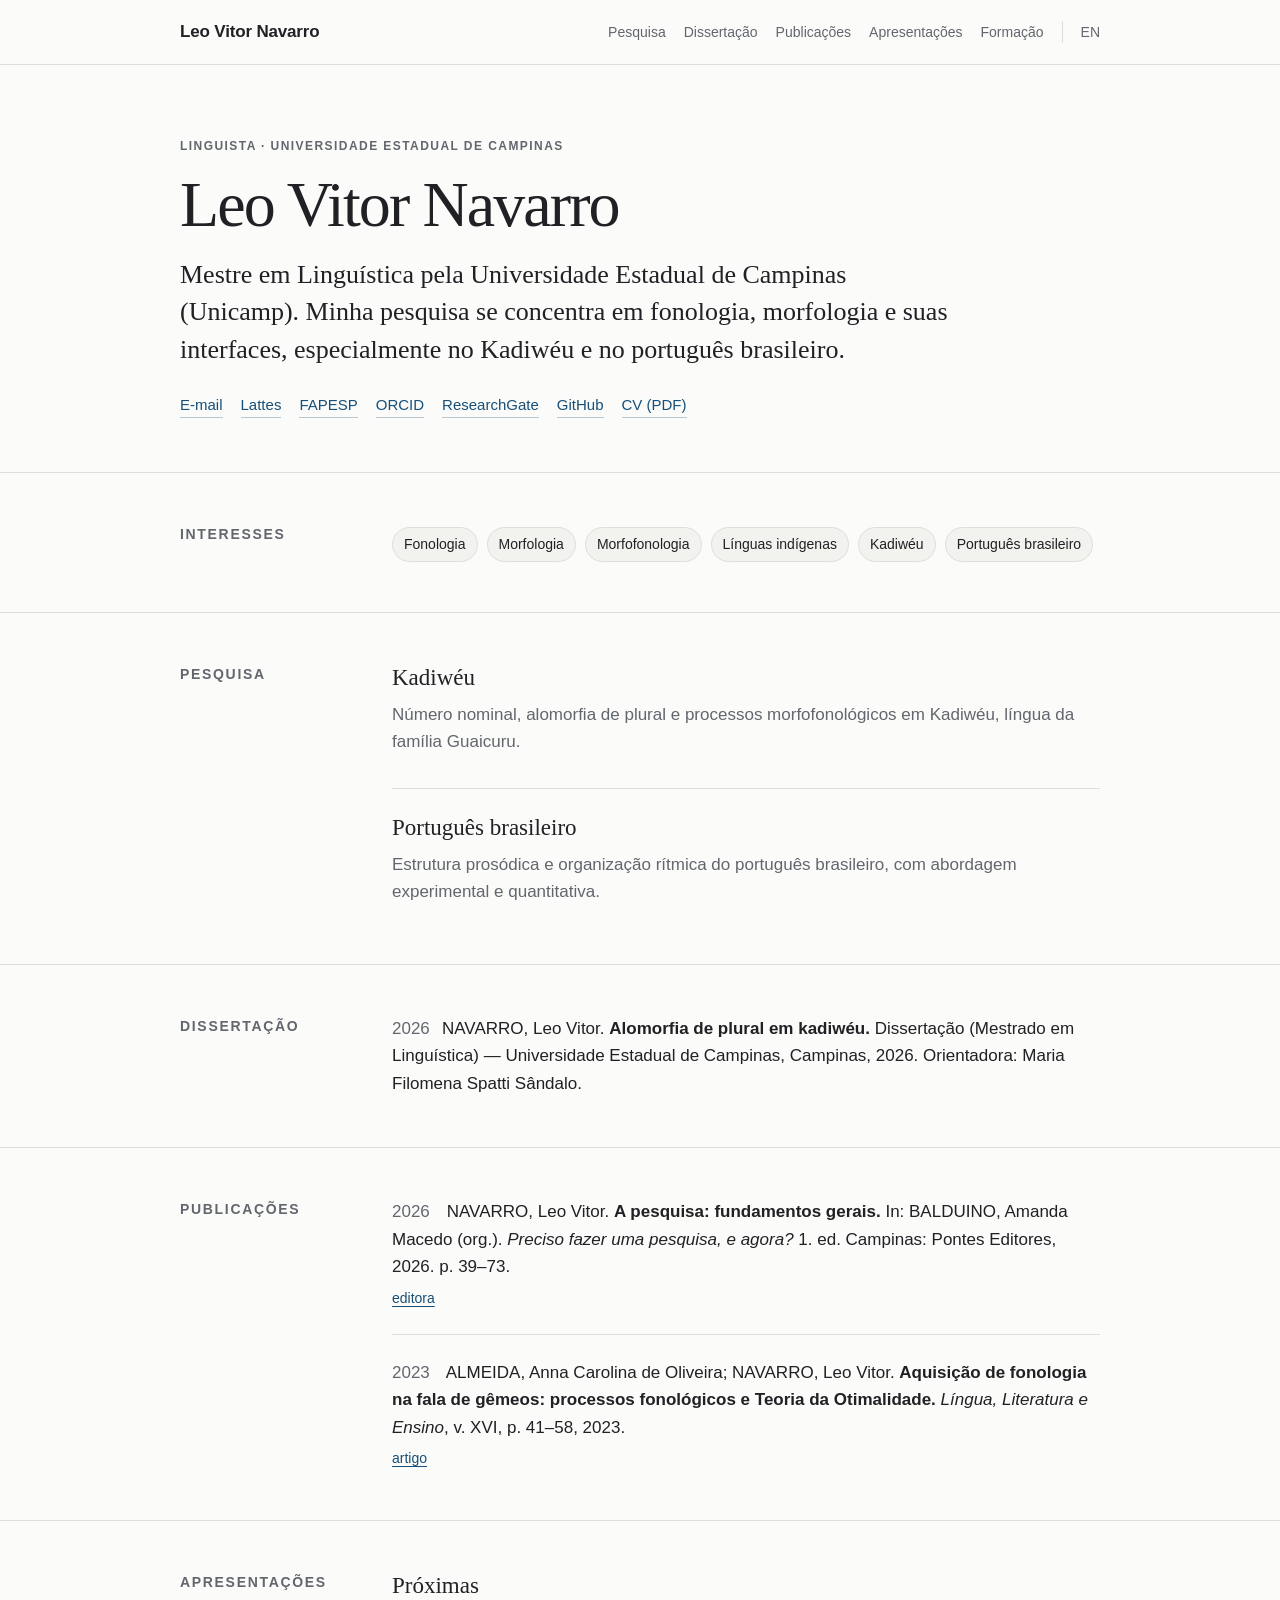
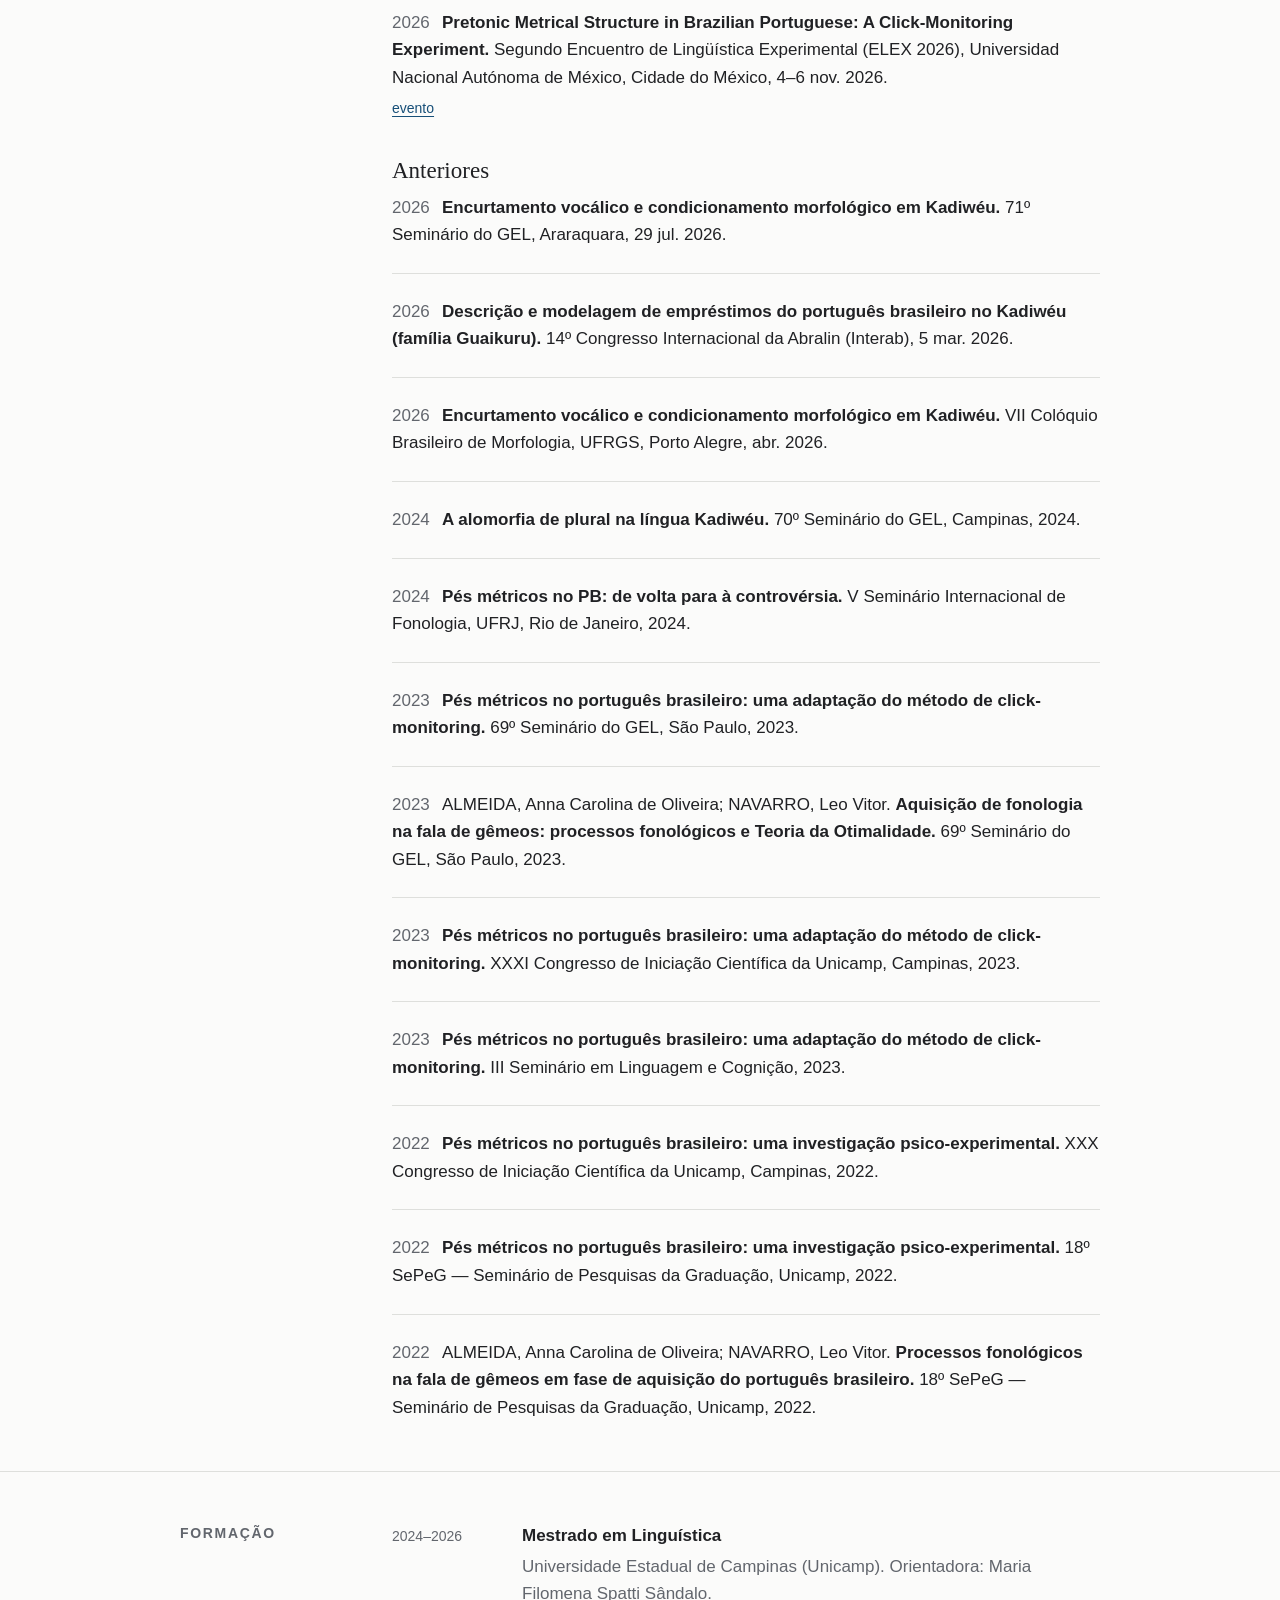
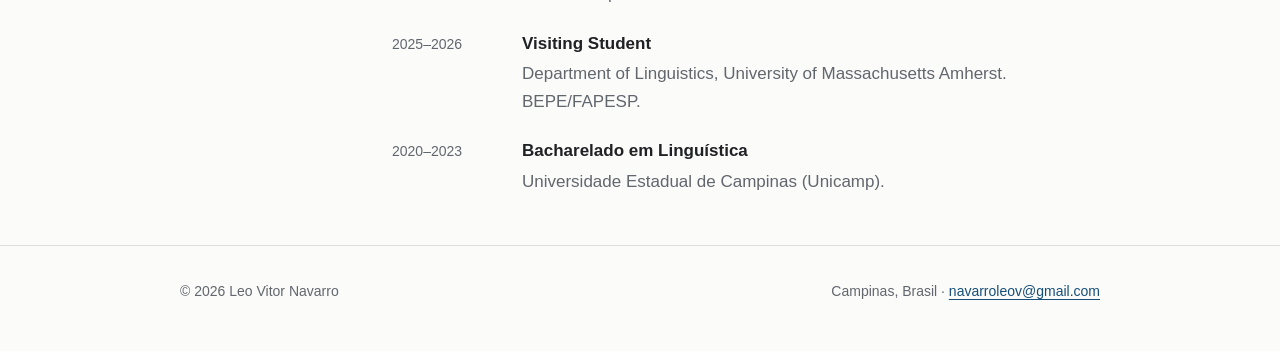
==== index.html @ 2576de9a "Add CV PDF link" ====
<!doctype html>
<html lang="pt-BR">
<head>
  <meta charset="utf-8">
  <meta name="viewport" content="width=device-width, initial-scale=1">
  <meta name="description" content="Leo Vitor Navarro — linguista. Fonologia, morfologia, Kadiwéu e português brasileiro.">
  <title>Leo Vitor Navarro — Linguista</title>
  <link rel="stylesheet" href="styles.css">
</head>
<body>
  <a class="skip-link" href="#main">Pular para o conteúdo</a>

  <header class="site-header">
    <nav class="container nav" aria-label="Navegação principal">
      <a class="brand" href="#top">Leo Vitor Navarro</a>
      <div class="nav-links">
        <a href="#pesquisa">Pesquisa</a>
        <a href="#dissertacao">Dissertação</a>
        <a href="#publicacoes">Publicações</a>
        <a class="optional" href="#apresentacoes">Apresentações</a>
        <a href="#formacao">Formação</a>
        <a class="lang" href="en/" lang="en">EN</a>
      </div>
    </nav>
  </header>

  <main id="main">
    <div class="hero" id="top">
      <div class="container">
        <p class="eyebrow">Linguista · Universidade Estadual de Campinas</p>
        <h1>Leo Vitor Navarro</h1>
        <p class="lead">Mestre em Linguística pela Universidade Estadual de Campinas (Unicamp). Minha pesquisa se concentra em fonologia, morfologia e suas interfaces, especialmente no Kadiwéu e no português brasileiro.</p>
        <div class="quick-links" aria-label="Perfis acadêmicos">
          <a href="mailto:navarroleov@gmail.com">E-mail</a>
          <a href="https://buscatextual.cnpq.br/buscatextual/visualizacv.do?id=K9007297A9&metodo=apresentar">Lattes</a>
          <a href="https://bv.fapesp.br/pt/pesquisador/730065/leo-vitor-navarro/">FAPESP</a>
          <a href="https://orcid.org/0000-0003-2678-4934">ORCID</a>
          <a href="https://www.researchgate.net/profile/Leo-Navarro-2">ResearchGate</a>
          <a href="https://github.com/leovitornavarro">GitHub</a>
          <a href="cv/leo-vitor-navarro-cv.pdf">CV (PDF)</a>
        </div>
      </div>
    </div>

    <section aria-labelledby="interesses-heading">
      <div class="container section-grid">
        <h2 id="interesses-heading">Interesses</h2>
        <div class="content">
          <ul class="interests">
            <li>Fonologia</li>
            <li>Morfologia</li>
            <li>Morfofonologia</li>
            <li>Línguas indígenas</li>
            <li>Kadiwéu</li>
            <li>Português brasileiro</li>
          </ul>
        </div>
      </div>
    </section>

    <section id="pesquisa" aria-labelledby="pesquisa-heading">
      <div class="container section-grid">
        <h2 id="pesquisa-heading">Pesquisa</h2>
        <div class="content">
          <article class="project">
            <h3>Kadiwéu</h3>
            <p>Número nominal, alomorfia de plural e processos morfofonológicos em Kadiwéu, língua da família Guaicuru.</p>
          </article>
          <article class="project">
            <h3>Português brasileiro</h3>
            <p>Estrutura prosódica e organização rítmica do português brasileiro, com abordagem experimental e quantitativa.</p>
          </article>
        </div>
      </div>
    </section>

    <section id="dissertacao" aria-labelledby="dissertacao-heading">
      <div class="container section-grid">
        <h2 id="dissertacao-heading">Dissertação</h2>
        <div class="content">
          <ol class="biblio">
            <li><span class="year">2026</span>NAVARRO, Leo Vitor. <span class="title">Alomorfia de plural em kadiwéu.</span> Dissertação (Mestrado em Linguística) — Universidade Estadual de Campinas, Campinas, 2026. Orientadora: Maria Filomena Spatti Sândalo.</li>
          </ol>
        </div>
      </div>
    </section>

    <section id="publicacoes" aria-labelledby="publicacoes-heading">
      <div class="container section-grid">
        <h2 id="publicacoes-heading">Publicações</h2>
        <div class="content">
          <ol class="biblio">
            <li>
              <span class="year">2026</span>
              NAVARRO, Leo Vitor. <span class="title">A pesquisa: fundamentos gerais.</span> In: BALDUINO, Amanda Macedo (org.). <em>Preciso fazer uma pesquisa, e agora?</em> 1. ed. Campinas: Pontes Editores, 2026. p. 39–73.
              <div class="links"><a href="https://ponteseditores.com.br/loja3/loja/preciso-fazer-uma-pesquisa-e-agora/">editora</a></div>
            </li>
            <li>
              <span class="year">2023</span>
              ALMEIDA, Anna Carolina de Oliveira; NAVARRO, Leo Vitor. <span class="title">Aquisição de fonologia na fala de gêmeos: processos fonológicos e Teoria da Otimalidade.</span> <em>Língua, Literatura e Ensino</em>, v. XVI, p. 41–58, 2023.
              <div class="links"><a href="https://revistas.iel.unicamp.br/index.php/lle/article/view/6676">artigo</a></div>
            </li>
          </ol>
        </div>
      </div>
    </section>

    <section id="apresentacoes" aria-labelledby="apresentacoes-heading">
      <div class="container section-grid">
        <h2 id="apresentacoes-heading">Apresentações</h2>
        <div class="content">
          <h3>Próximas</h3>
          <ol class="biblio">
            <li><span class="year">2026</span><span class="title">Pretonic Metrical Structure in Brazilian Portuguese: A Click-Monitoring Experiment.</span> Segundo Encuentro de Lingüística Experimental (ELEX 2026), Universidad Nacional Autónoma de México, Cidade do México, 4–6 nov. 2026.<div class="links"><a href="https://eventos.enallt.unam.mx/elex/">evento</a></div></li>
          </ol>

          <h3 style="margin-top:36px">Anteriores</h3>
          <ol class="biblio">
            <li><span class="year">2026</span><span class="title">Encurtamento vocálico e condicionamento morfológico em Kadiwéu.</span> 71º Seminário do GEL, Araraquara, 29 jul. 2026.</li>
            <li><span class="year">2026</span><span class="title">Descrição e modelagem de empréstimos do português brasileiro no Kadiwéu (família Guaikuru).</span> 14º Congresso Internacional da Abralin (Interab), 5 mar. 2026.</li>
            <li><span class="year">2026</span><span class="title">Encurtamento vocálico e condicionamento morfológico em Kadiwéu.</span> VII Colóquio Brasileiro de Morfologia, UFRGS, Porto Alegre, abr. 2026.</li>
            <li><span class="year">2024</span><span class="title">A alomorfia de plural na língua Kadiwéu.</span> 70º Seminário do GEL, Campinas, 2024.</li>
            <li><span class="year">2024</span><span class="title">Pés métricos no PB: de volta para à controvérsia.</span> V Seminário Internacional de Fonologia, UFRJ, Rio de Janeiro, 2024.</li>
            <li><span class="year">2023</span><span class="title">Pés métricos no português brasileiro: uma adaptação do método de click-monitoring.</span> 69º Seminário do GEL, São Paulo, 2023.</li>
            <li><span class="year">2023</span>ALMEIDA, Anna Carolina de Oliveira; NAVARRO, Leo Vitor. <span class="title">Aquisição de fonologia na fala de gêmeos: processos fonológicos e Teoria da Otimalidade.</span> 69º Seminário do GEL, São Paulo, 2023.</li>
            <li><span class="year">2023</span><span class="title">Pés métricos no português brasileiro: uma adaptação do método de click-monitoring.</span> XXXI Congresso de Iniciação Científica da Unicamp, Campinas, 2023.</li>
            <li><span class="year">2023</span><span class="title">Pés métricos no português brasileiro: uma adaptação do método de click-monitoring.</span> III Seminário em Linguagem e Cognição, 2023.</li>
            <li><span class="year">2022</span><span class="title">Pés métricos no português brasileiro: uma investigação psico-experimental.</span> XXX Congresso de Iniciação Científica da Unicamp, Campinas, 2022.</li>
            <li><span class="year">2022</span><span class="title">Pés métricos no português brasileiro: uma investigação psico-experimental.</span> 18º SePeG — Seminário de Pesquisas da Graduação, Unicamp, 2022.</li>
            <li><span class="year">2022</span>ALMEIDA, Anna Carolina de Oliveira; NAVARRO, Leo Vitor. <span class="title">Processos fonológicos na fala de gêmeos em fase de aquisição do português brasileiro.</span> 18º SePeG — Seminário de Pesquisas da Graduação, Unicamp, 2022.</li>
          </ol>
        </div>
      </div>
    </section>

    <section id="formacao" aria-labelledby="formacao-heading">
      <div class="container section-grid">
        <h2 id="formacao-heading">Formação</h2>
        <div class="content">
          <div class="timeline">
            <div class="timeline-item">
              <div class="date">2024–2026</div>
              <div><strong>Mestrado em Linguística</strong><p>Universidade Estadual de Campinas (Unicamp). Orientadora: Maria Filomena Spatti Sândalo.</p></div>
            </div>
            <div class="timeline-item">
              <div class="date">2025–2026</div>
              <div><strong>Visiting Student</strong><p>Department of Linguistics, University of Massachusetts Amherst. BEPE/FAPESP.</p></div>
            </div>
            <div class="timeline-item">
              <div class="date">2020–2023</div>
              <div><strong>Bacharelado em Linguística</strong><p>Universidade Estadual de Campinas (Unicamp).</p></div>
            </div>
          </div>
        </div>
      </div>
    </section>
  </main>

  <footer>
    <div class="container footer-row">
      <span>© 2026 Leo Vitor Navarro</span>
      <span>Campinas, Brasil · <a href="mailto:navarroleov@gmail.com">navarroleov@gmail.com</a></span>
    </div>
  </footer>
</body>
</html>
---- styles.css ----
:root {
  --bg: #fbfbfa;
  --text: #202124;
  --muted: #62666d;
  --line: #dedfdc;
  --soft: #f2f2ef;
  --accent: #174f78;
  --max: 920px;
}
* { box-sizing: border-box; }
html { scroll-behavior: smooth; }
body { margin: 0; background: var(--bg); color: var(--text); font-family: -apple-system,BlinkMacSystemFont,"Segoe UI",Roboto,Helvetica,Arial,sans-serif; line-height: 1.62; font-size: 17px; }
a { color: var(--accent); text-decoration-thickness: 1px; text-underline-offset: 3px; }
a:hover { text-decoration-thickness: 2px; }
.container { width: min(calc(100% - 40px), var(--max)); margin: 0 auto; }
.skip-link { position: absolute; left: -9999px; }
.skip-link:focus { left: 16px; top: 12px; background: white; padding: 8px 12px; z-index: 20; }
.site-header { border-bottom: 1px solid var(--line); background: rgba(251,251,250,.96); position: sticky; top: 0; z-index: 10; backdrop-filter: blur(8px); }
.nav { min-height: 64px; display: flex; align-items: center; justify-content: space-between; gap: 20px; }
.brand { color: var(--text); font-weight: 700; text-decoration: none; letter-spacing: -.01em; }
.nav-links { display: flex; flex-wrap: wrap; gap: 18px; align-items: center; font-size: 14px; }
.nav-links a { color: var(--muted); text-decoration: none; }
.nav-links a:hover { color: var(--text); }
.lang { border-left: 1px solid var(--line); padding-left: 18px; }
.hero { padding: 72px 0 54px; }
.eyebrow { text-transform: uppercase; letter-spacing: .12em; font-size: 12px; font-weight: 700; color: var(--muted); margin: 0 0 16px; }
h1 { font-family: Georgia,"Times New Roman",serif; font-size: clamp(42px,7vw,64px); line-height: 1.02; letter-spacing: -.03em; margin: 0 0 18px; font-weight: 500; }
.lead { font-family: Georgia,"Times New Roman",serif; font-size: clamp(20px,3vw,26px); line-height: 1.45; margin: 0; max-width: 780px; }
.quick-links { display: flex; flex-wrap: wrap; gap: 10px 18px; margin-top: 24px; font-size: 15px; }
.quick-links a { text-decoration: none; border-bottom: 1px solid #b9c7d0; }
section { padding: 50px 0; border-top: 1px solid var(--line); }
.section-grid { display: grid; grid-template-columns: 170px 1fr; gap: 42px; }
h2 { margin: 0; font-size: 14px; text-transform: uppercase; letter-spacing: .12em; color: var(--muted); }
h3 { font-family: Georgia,"Times New Roman",serif; font-size: 23px; line-height: 1.3; font-weight: 500; margin: 0 0 8px; }
p { margin-top: 0; }
.content > *:last-child { margin-bottom: 0; }
.interests { display: flex; flex-wrap: wrap; gap: 9px; margin: 4px 0 0; padding: 0; list-style: none; }
.interests li { background: var(--soft); border: 1px solid var(--line); border-radius: 999px; padding: 5px 11px; font-size: 14px; }
.project { padding: 0 0 24px; margin: 0 0 24px; border-bottom: 1px solid var(--line); }
.project:last-child { border-bottom: 0; padding-bottom: 0; margin-bottom: 0; }
.project p { color: var(--muted); margin-bottom: 8px; }
.meta { font-size: 14px; color: var(--muted); }
.biblio { list-style: none; padding: 0; margin: 0; }
.biblio li { padding: 0 0 24px; margin: 0 0 24px; border-bottom: 1px solid var(--line); }
.biblio li:last-child { border-bottom: 0; margin-bottom: 0; padding-bottom: 0; }
.biblio .year { display: inline-block; min-width: 50px; color: var(--muted); font-variant-numeric: tabular-nums; }
.biblio .title { font-weight: 650; }
.biblio .links { margin-top: 6px; font-size: 14px; }
.biblio .links a { margin-right: 12px; }
.timeline { display: grid; gap: 22px; }
.timeline-item { display: grid; grid-template-columns: 110px 1fr; gap: 20px; }
.timeline-item .date { color: var(--muted); font-size: 14px; padding-top: 3px; }
.timeline-item strong { display: block; }
.timeline-item p { color: var(--muted); margin: 3px 0 0; }
footer { border-top: 1px solid var(--line); padding: 34px 0 48px; color: var(--muted); font-size: 14px; }
.footer-row { display: flex; justify-content: space-between; gap: 20px; flex-wrap: wrap; }
@media (max-width: 760px) {
  .site-header { position: static; }
  .nav { align-items: flex-start; padding: 18px 0; }
  .nav-links { justify-content: flex-end; gap: 10px 14px; }
  .nav-links .optional { display: none; }
  .hero { padding-top: 46px; }
  .section-grid { grid-template-columns: 1fr; gap: 18px; }
  .timeline-item { grid-template-columns: 82px 1fr; gap: 14px; }
}
@media (max-width: 430px) {
  .container { width: min(calc(100% - 28px), var(--max)); }
  .nav { display: block; }
  .brand { display: block; margin-bottom: 10px; }
  .nav-links { justify-content: flex-start; }
  .lang { padding-left: 0; border-left: 0; }
  h1 { font-size: 43px; }
}
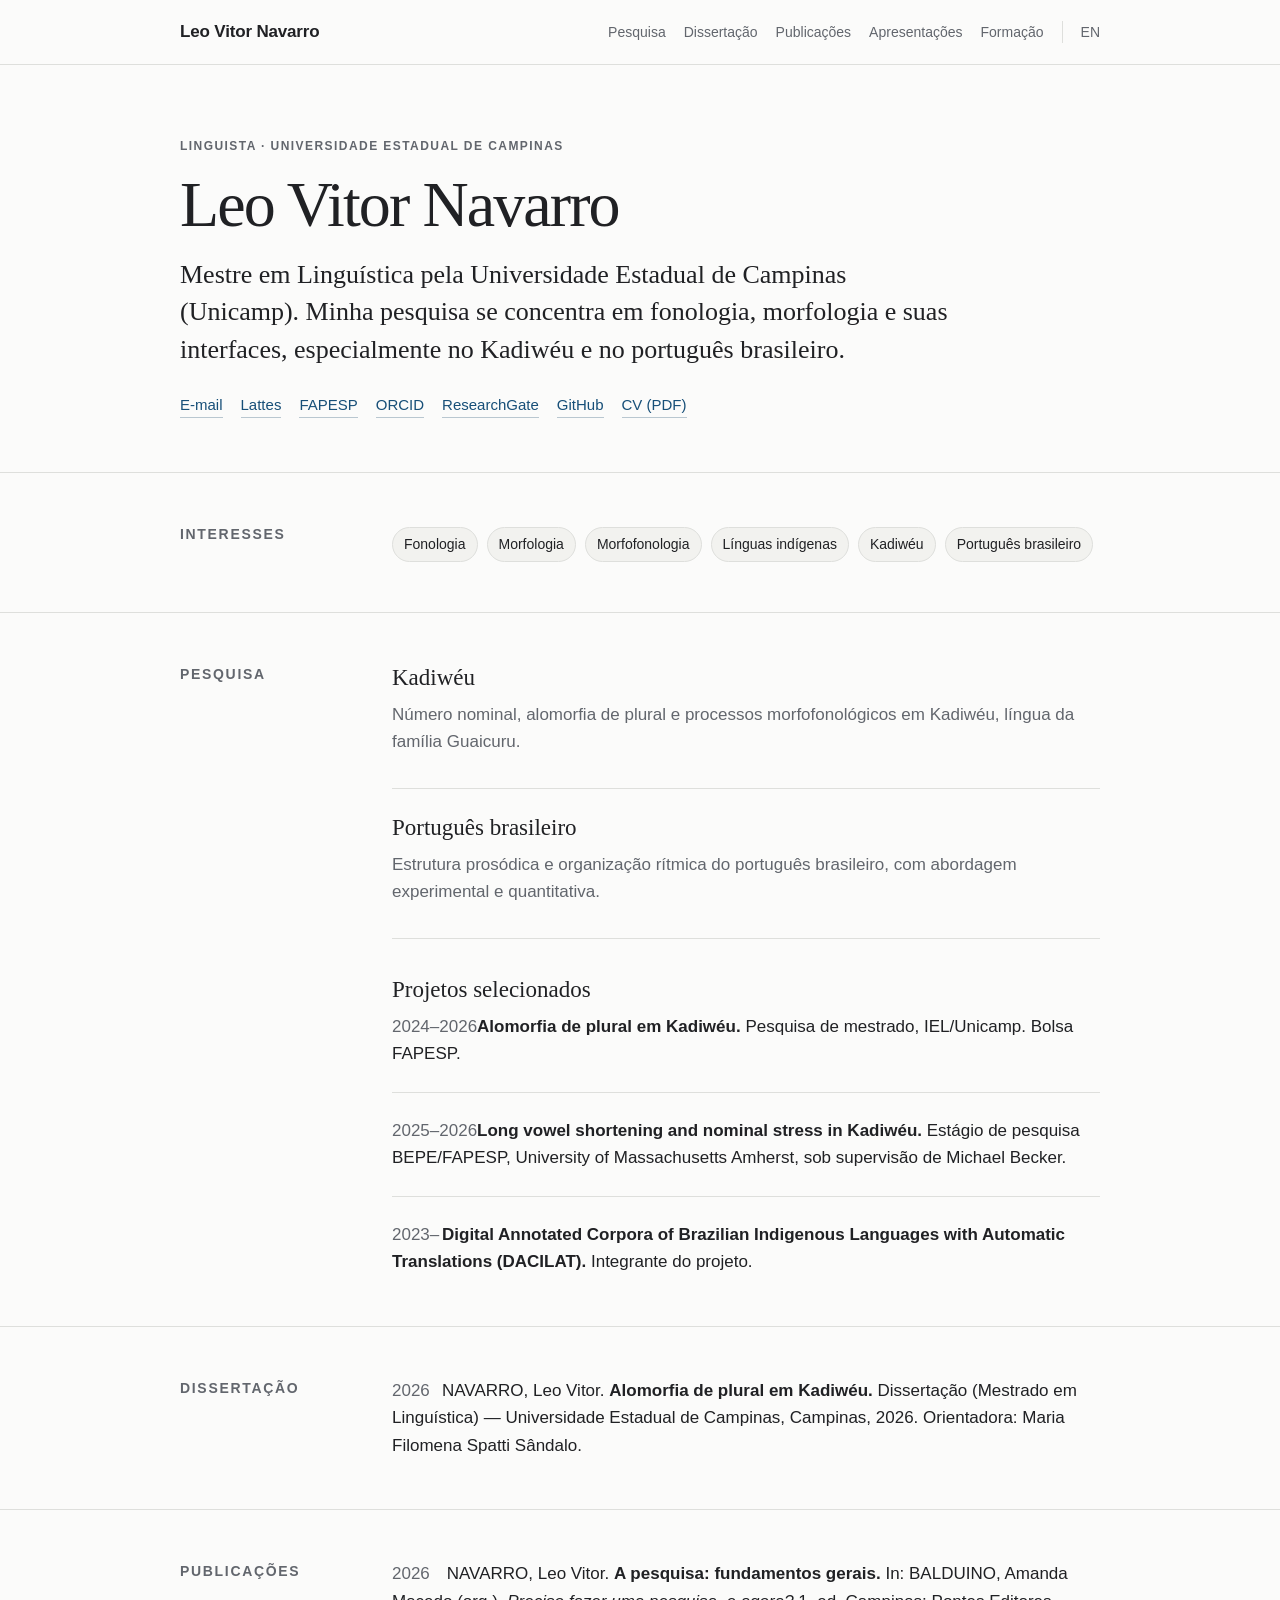
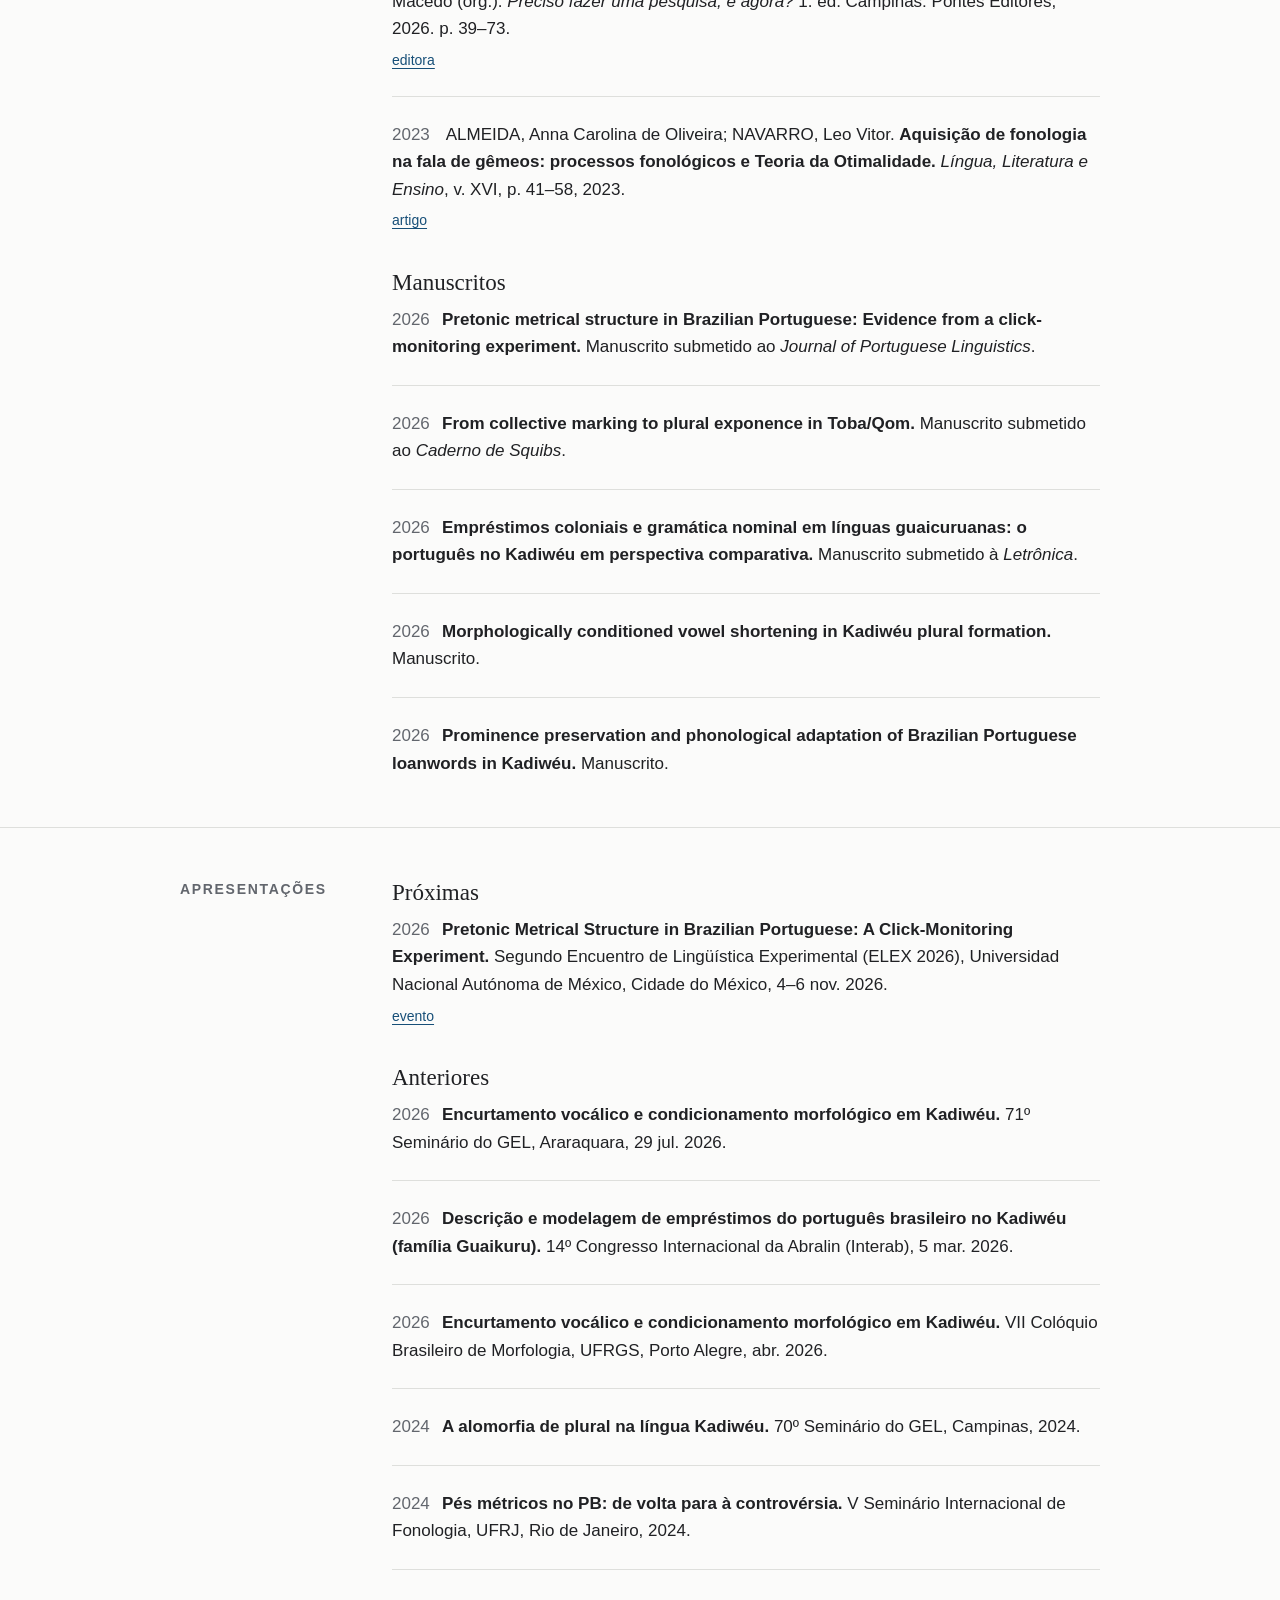
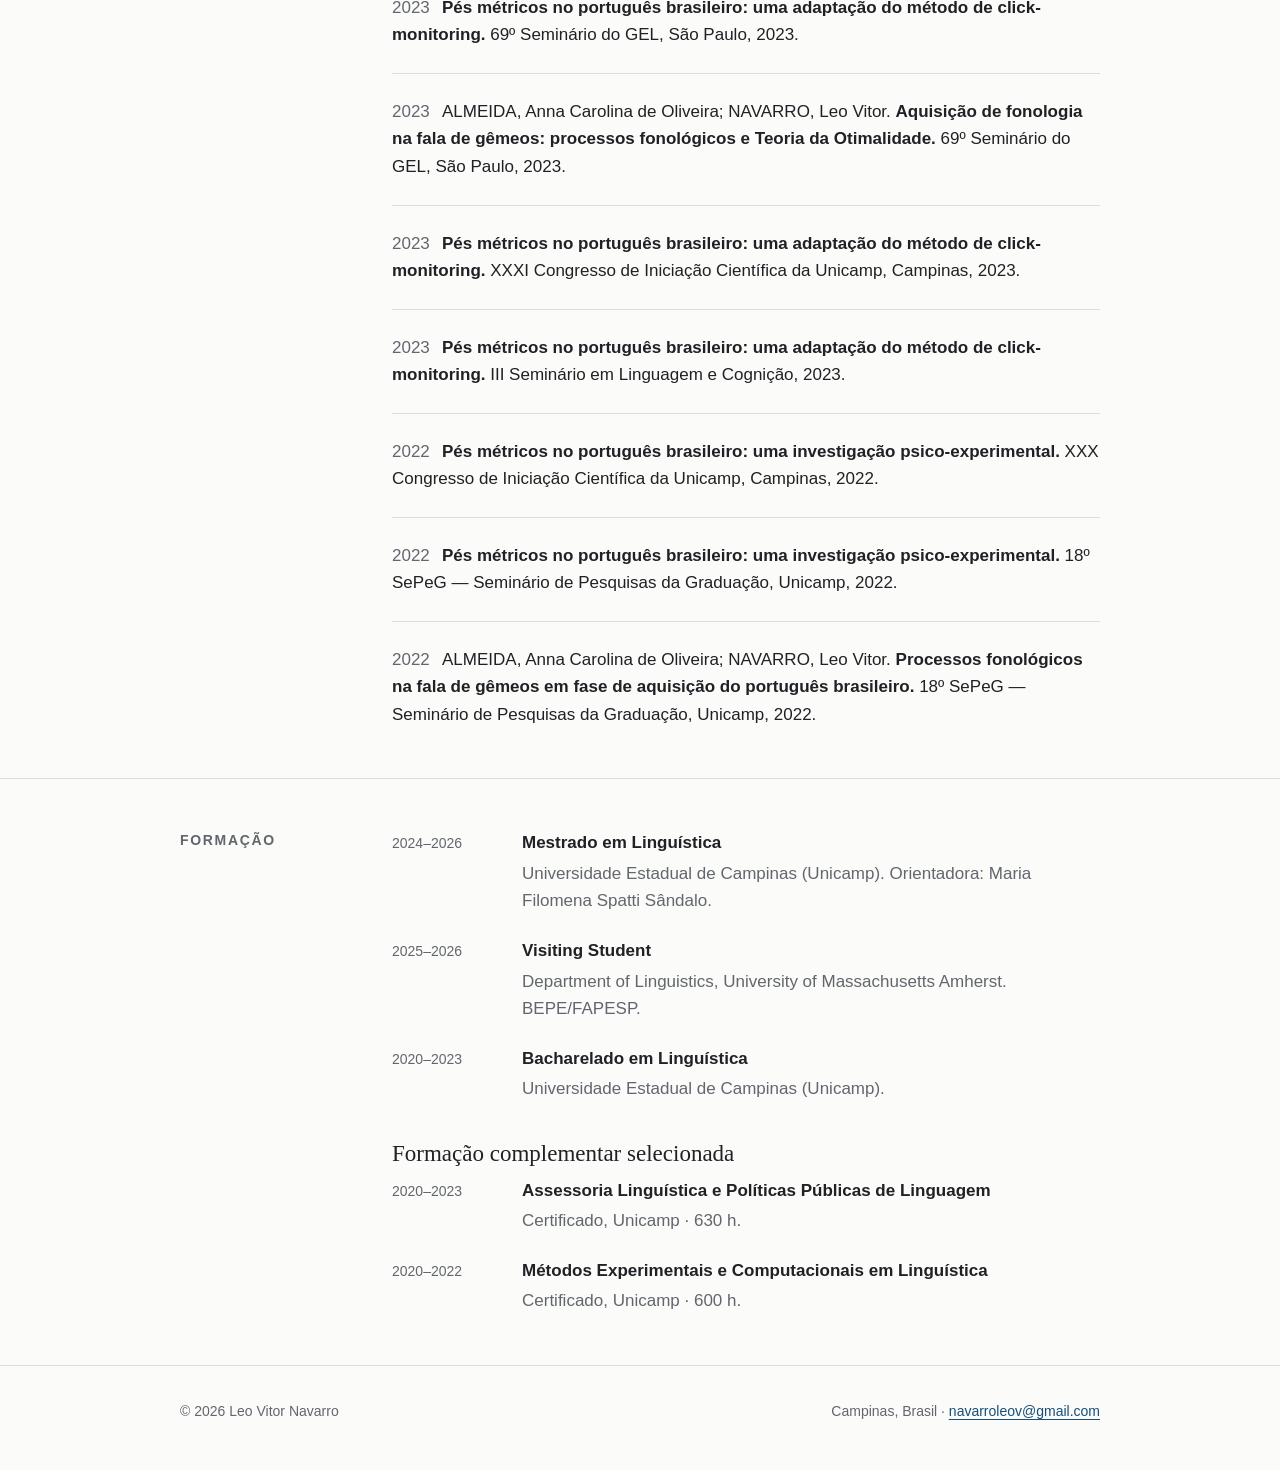
==== commit 57c519c1: "Expand research, manuscripts, and formation" ====
--- a/index.html
+++ b/index.html
@@ -5,6 +5,7 @@
   <meta name="viewport" content="width=device-width, initial-scale=1">
   <meta name="description" content="Leo Vitor Navarro — linguista. Fonologia, morfologia, Kadiwéu e português brasileiro.">
   <title>Leo Vitor Navarro — Linguista</title>
+  <link rel="icon" type="image/svg+xml" href="favicon.svg">
   <link rel="stylesheet" href="styles.css">
 </head>
 <body>
@@ -32,7 +33,7 @@
         <p class="lead">Mestre em Linguística pela Universidade Estadual de Campinas (Unicamp). Minha pesquisa se concentra em fonologia, morfologia e suas interfaces, especialmente no Kadiwéu e no português brasileiro.</p>
         <div class="quick-links" aria-label="Perfis acadêmicos">
           <a href="mailto:navarroleov@gmail.com">E-mail</a>
-          <a href="https://buscatextual.cnpq.br/buscatextual/visualizacv.do?id=K9007297A9&metodo=apresentar">Lattes</a>
+          <a href="http://lattes.cnpq.br/2381672825086246">Lattes</a>
           <a href="https://bv.fapesp.br/pt/pesquisador/730065/leo-vitor-navarro/">FAPESP</a>
           <a href="https://orcid.org/0000-0003-2678-4934">ORCID</a>
           <a href="https://www.researchgate.net/profile/Leo-Navarro-2">ResearchGate</a>
@@ -70,6 +71,13 @@
             <h3>Português brasileiro</h3>
             <p>Estrutura prosódica e organização rítmica do português brasileiro, com abordagem experimental e quantitativa.</p>
           </article>
+
+          <h3 style="margin-top:36px">Projetos selecionados</h3>
+          <ol class="biblio">
+            <li><span class="year">2024–2026</span><span class="title">Alomorfia de plural em Kadiwéu.</span> Pesquisa de mestrado, IEL/Unicamp. Bolsa FAPESP.</li>
+            <li><span class="year">2025–2026</span><span class="title">Long vowel shortening and nominal stress in Kadiwéu.</span> Estágio de pesquisa BEPE/FAPESP, University of Massachusetts Amherst, sob supervisão de Michael Becker.</li>
+            <li><span class="year">2023–</span><span class="title">Digital Annotated Corpora of Brazilian Indigenous Languages with Automatic Translations (DACILAT).</span> Integrante do projeto.</li>
+          </ol>
         </div>
       </div>
     </section>
@@ -79,7 +87,7 @@
         <h2 id="dissertacao-heading">Dissertação</h2>
         <div class="content">
           <ol class="biblio">
-            <li><span class="year">2026</span>NAVARRO, Leo Vitor. <span class="title">Alomorfia de plural em kadiwéu.</span> Dissertação (Mestrado em Linguística) — Universidade Estadual de Campinas, Campinas, 2026. Orientadora: Maria Filomena Spatti Sândalo.</li>
+            <li><span class="year">2026</span>NAVARRO, Leo Vitor. <span class="title">Alomorfia de plural em Kadiwéu.</span> Dissertação (Mestrado em Linguística) — Universidade Estadual de Campinas, Campinas, 2026. Orientadora: Maria Filomena Spatti Sândalo.</li>
           </ol>
         </div>
       </div>
@@ -100,6 +108,15 @@
               ALMEIDA, Anna Carolina de Oliveira; NAVARRO, Leo Vitor. <span class="title">Aquisição de fonologia na fala de gêmeos: processos fonológicos e Teoria da Otimalidade.</span> <em>Língua, Literatura e Ensino</em>, v. XVI, p. 41–58, 2023.
               <div class="links"><a href="https://revistas.iel.unicamp.br/index.php/lle/article/view/6676">artigo</a></div>
             </li>
+          </ol>
+
+          <h3 style="margin-top:36px">Manuscritos</h3>
+          <ol class="biblio">
+            <li><span class="year">2026</span><span class="title">Pretonic metrical structure in Brazilian Portuguese: Evidence from a click-monitoring experiment.</span> Manuscrito submetido ao <em>Journal of Portuguese Linguistics</em>.</li>
+            <li><span class="year">2026</span><span class="title">From collective marking to plural exponence in Toba/Qom.</span> Manuscrito submetido ao <em>Caderno de Squibs</em>.</li>
+            <li><span class="year">2026</span><span class="title">Empréstimos coloniais e gramática nominal em línguas guaicuruanas: o português no Kadiwéu em perspectiva comparativa.</span> Manuscrito submetido à <em>Letrônica</em>.</li>
+            <li><span class="year">2026</span><span class="title">Morphologically conditioned vowel shortening in Kadiwéu plural formation.</span> Manuscrito.</li>
+            <li><span class="year">2026</span><span class="title">Prominence preservation and phonological adaptation of Brazilian Portuguese loanwords in Kadiwéu.</span> Manuscrito.</li>
           </ol>
         </div>
       </div>
@@ -151,6 +168,18 @@
               <div><strong>Bacharelado em Linguística</strong><p>Universidade Estadual de Campinas (Unicamp).</p></div>
             </div>
           </div>
+
+          <h3 style="margin-top:36px">Formação complementar selecionada</h3>
+          <div class="timeline">
+            <div class="timeline-item">
+              <div class="date">2020–2023</div>
+              <div><strong>Assessoria Linguística e Políticas Públicas de Linguagem</strong><p>Certificado, Unicamp · 630 h.</p></div>
+            </div>
+            <div class="timeline-item">
+              <div class="date">2020–2022</div>
+              <div><strong>Métodos Experimentais e Computacionais em Linguística</strong><p>Certificado, Unicamp · 600 h.</p></div>
+            </div>
+          </div>
         </div>
       </div>
     </section>
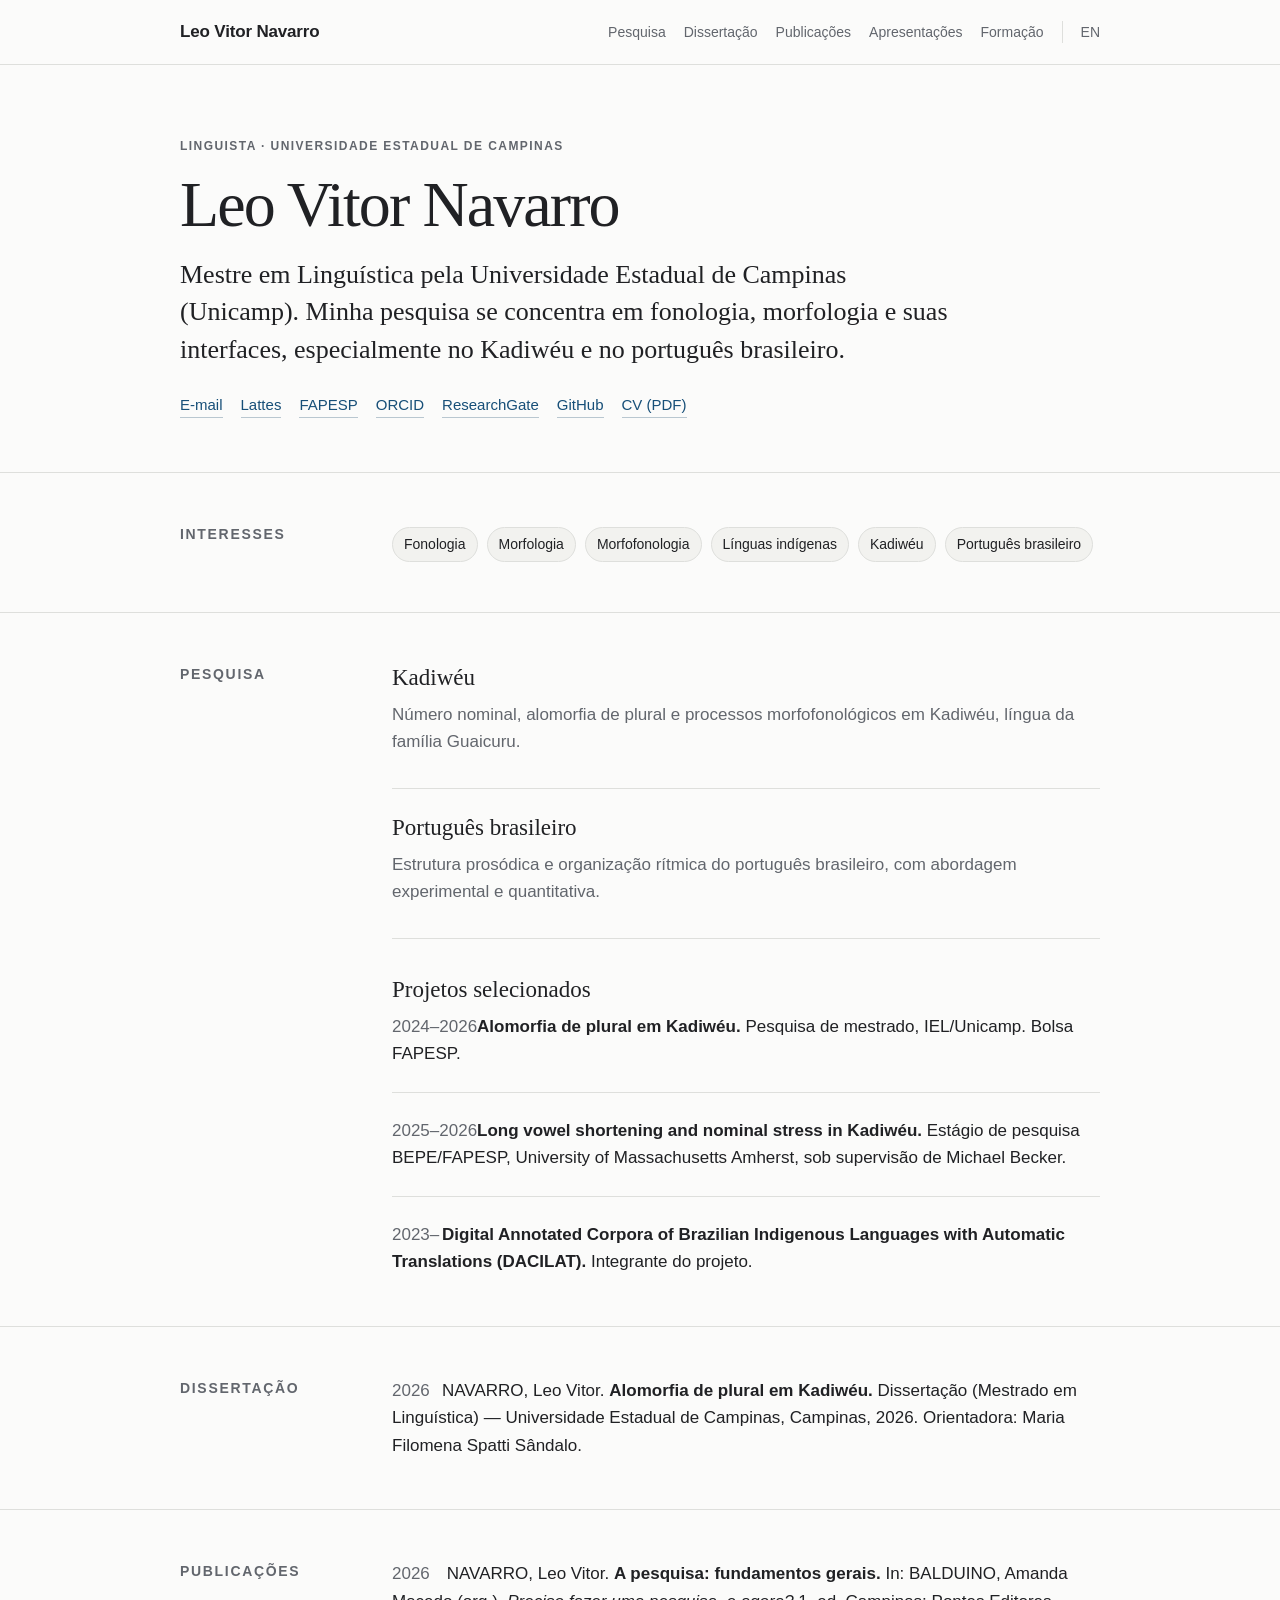
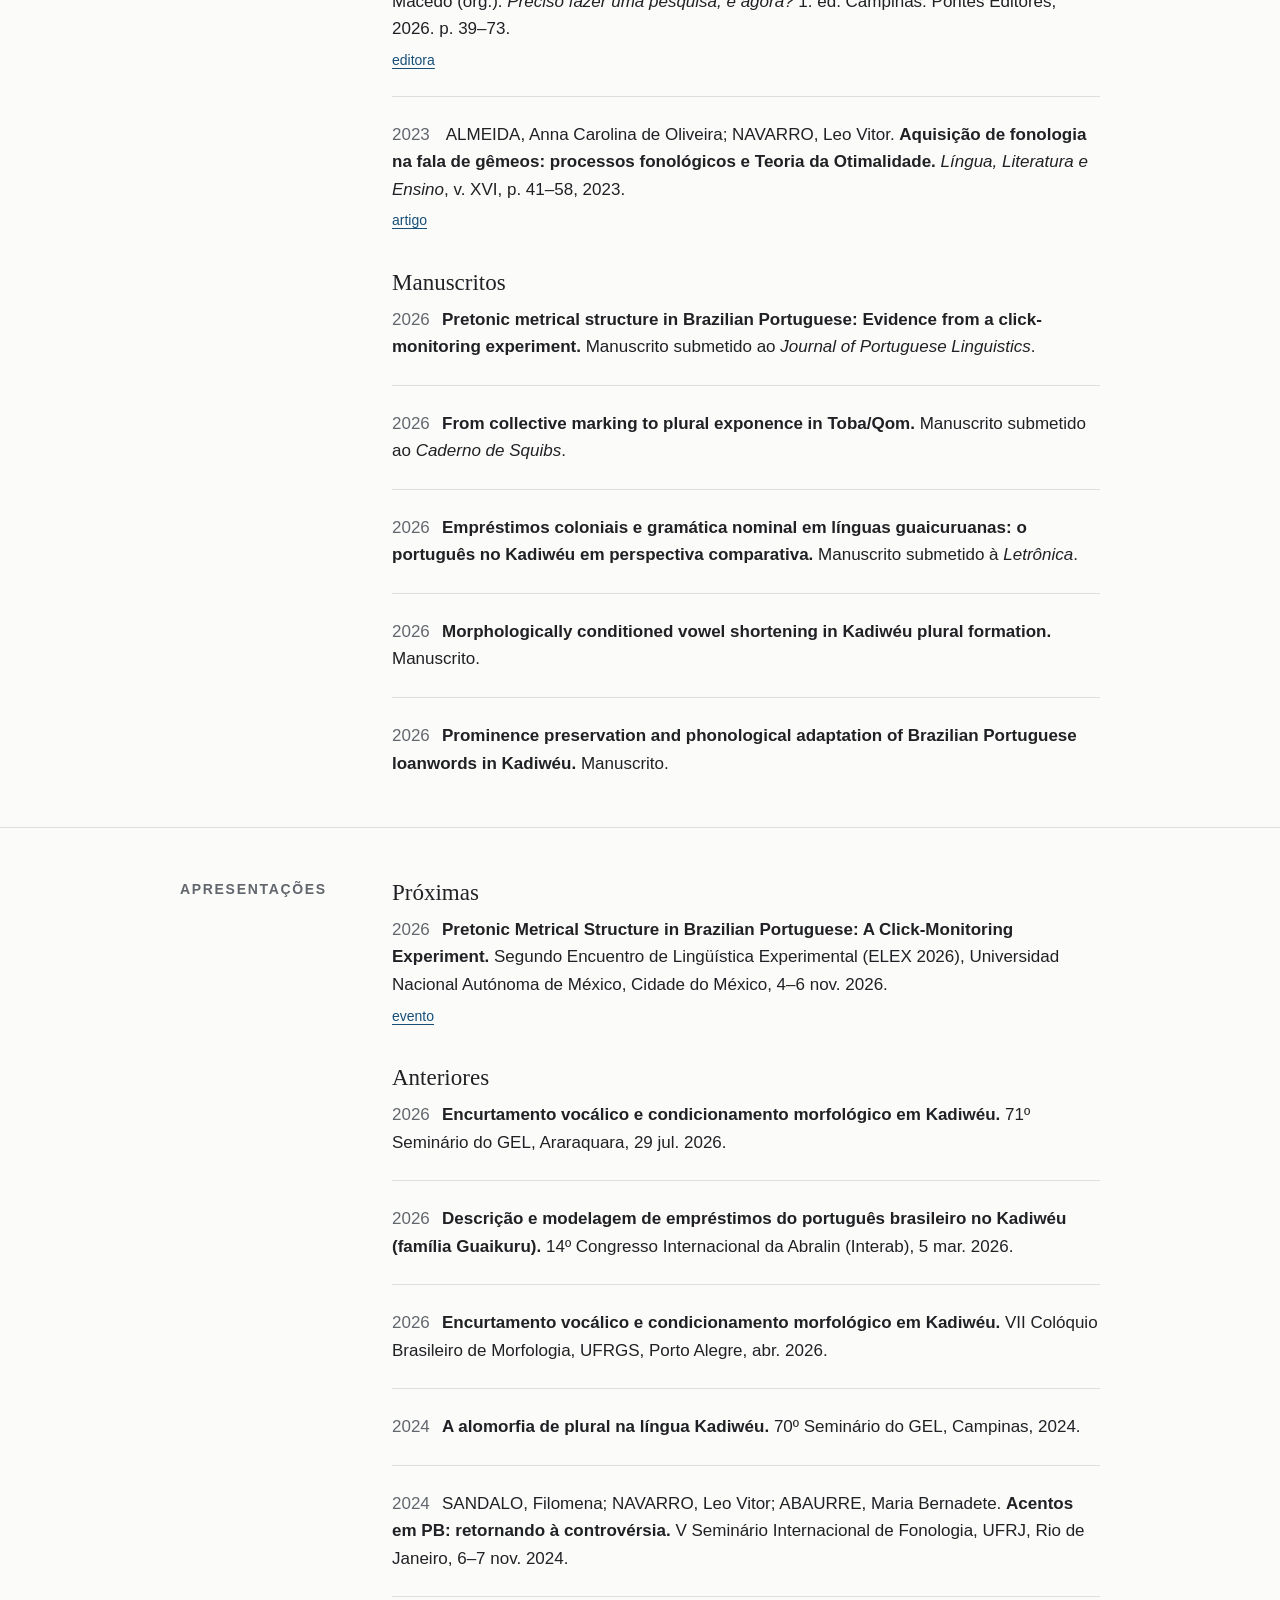
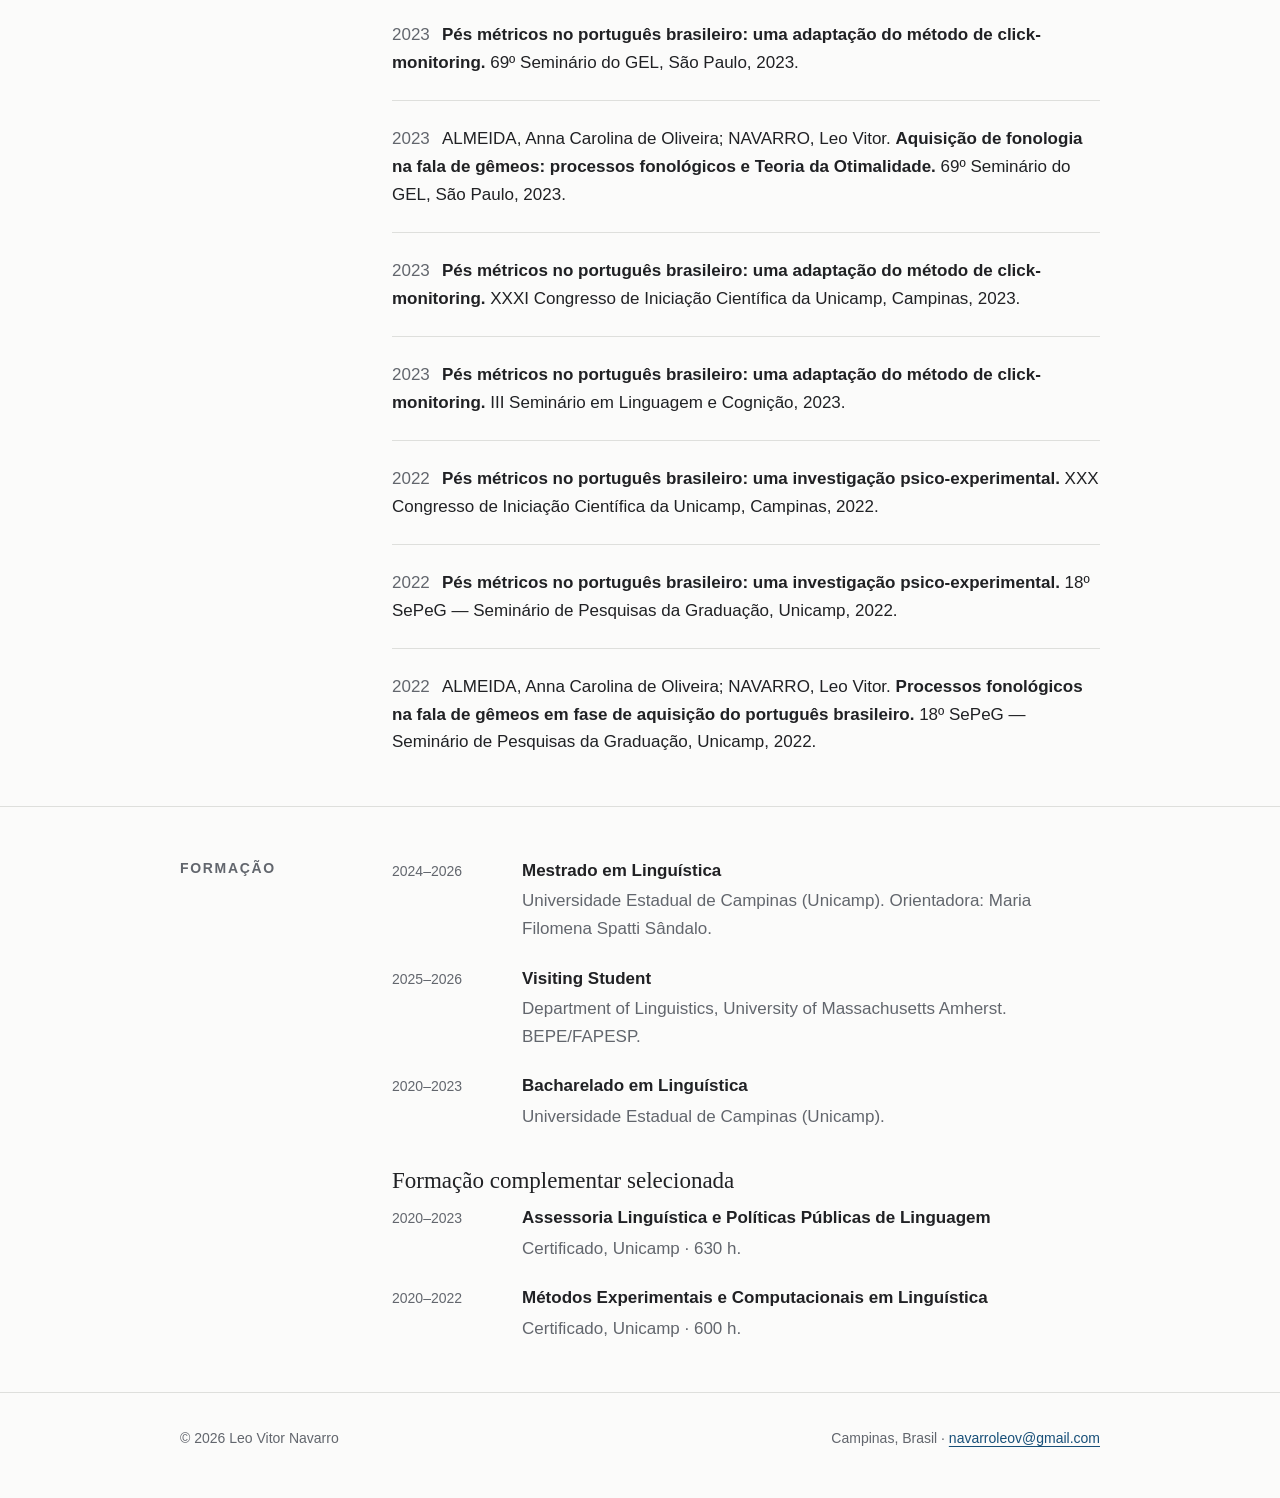
==== commit 7d60391b: "Correct 2024 UFRJ presentation title and authors" ====
--- a/index.html
+++ b/index.html
@@ -137,7 +137,7 @@
             <li><span class="year">2026</span><span class="title">Descrição e modelagem de empréstimos do português brasileiro no Kadiwéu (família Guaikuru).</span> 14º Congresso Internacional da Abralin (Interab), 5 mar. 2026.</li>
             <li><span class="year">2026</span><span class="title">Encurtamento vocálico e condicionamento morfológico em Kadiwéu.</span> VII Colóquio Brasileiro de Morfologia, UFRGS, Porto Alegre, abr. 2026.</li>
             <li><span class="year">2024</span><span class="title">A alomorfia de plural na língua Kadiwéu.</span> 70º Seminário do GEL, Campinas, 2024.</li>
-            <li><span class="year">2024</span><span class="title">Pés métricos no PB: de volta para à controvérsia.</span> V Seminário Internacional de Fonologia, UFRJ, Rio de Janeiro, 2024.</li>
+            <li><span class="year">2024</span>SANDALO, Filomena; NAVARRO, Leo Vitor; ABAURRE, Maria Bernadete. <span class="title">Acentos em PB: retornando à controvérsia.</span> V Seminário Internacional de Fonologia, UFRJ, Rio de Janeiro, 6–7 nov. 2024.</li>
             <li><span class="year">2023</span><span class="title">Pés métricos no português brasileiro: uma adaptação do método de click-monitoring.</span> 69º Seminário do GEL, São Paulo, 2023.</li>
             <li><span class="year">2023</span>ALMEIDA, Anna Carolina de Oliveira; NAVARRO, Leo Vitor. <span class="title">Aquisição de fonologia na fala de gêmeos: processos fonológicos e Teoria da Otimalidade.</span> 69º Seminário do GEL, São Paulo, 2023.</li>
             <li><span class="year">2023</span><span class="title">Pés métricos no português brasileiro: uma adaptação do método de click-monitoring.</span> XXXI Congresso de Iniciação Científica da Unicamp, Campinas, 2023.</li>
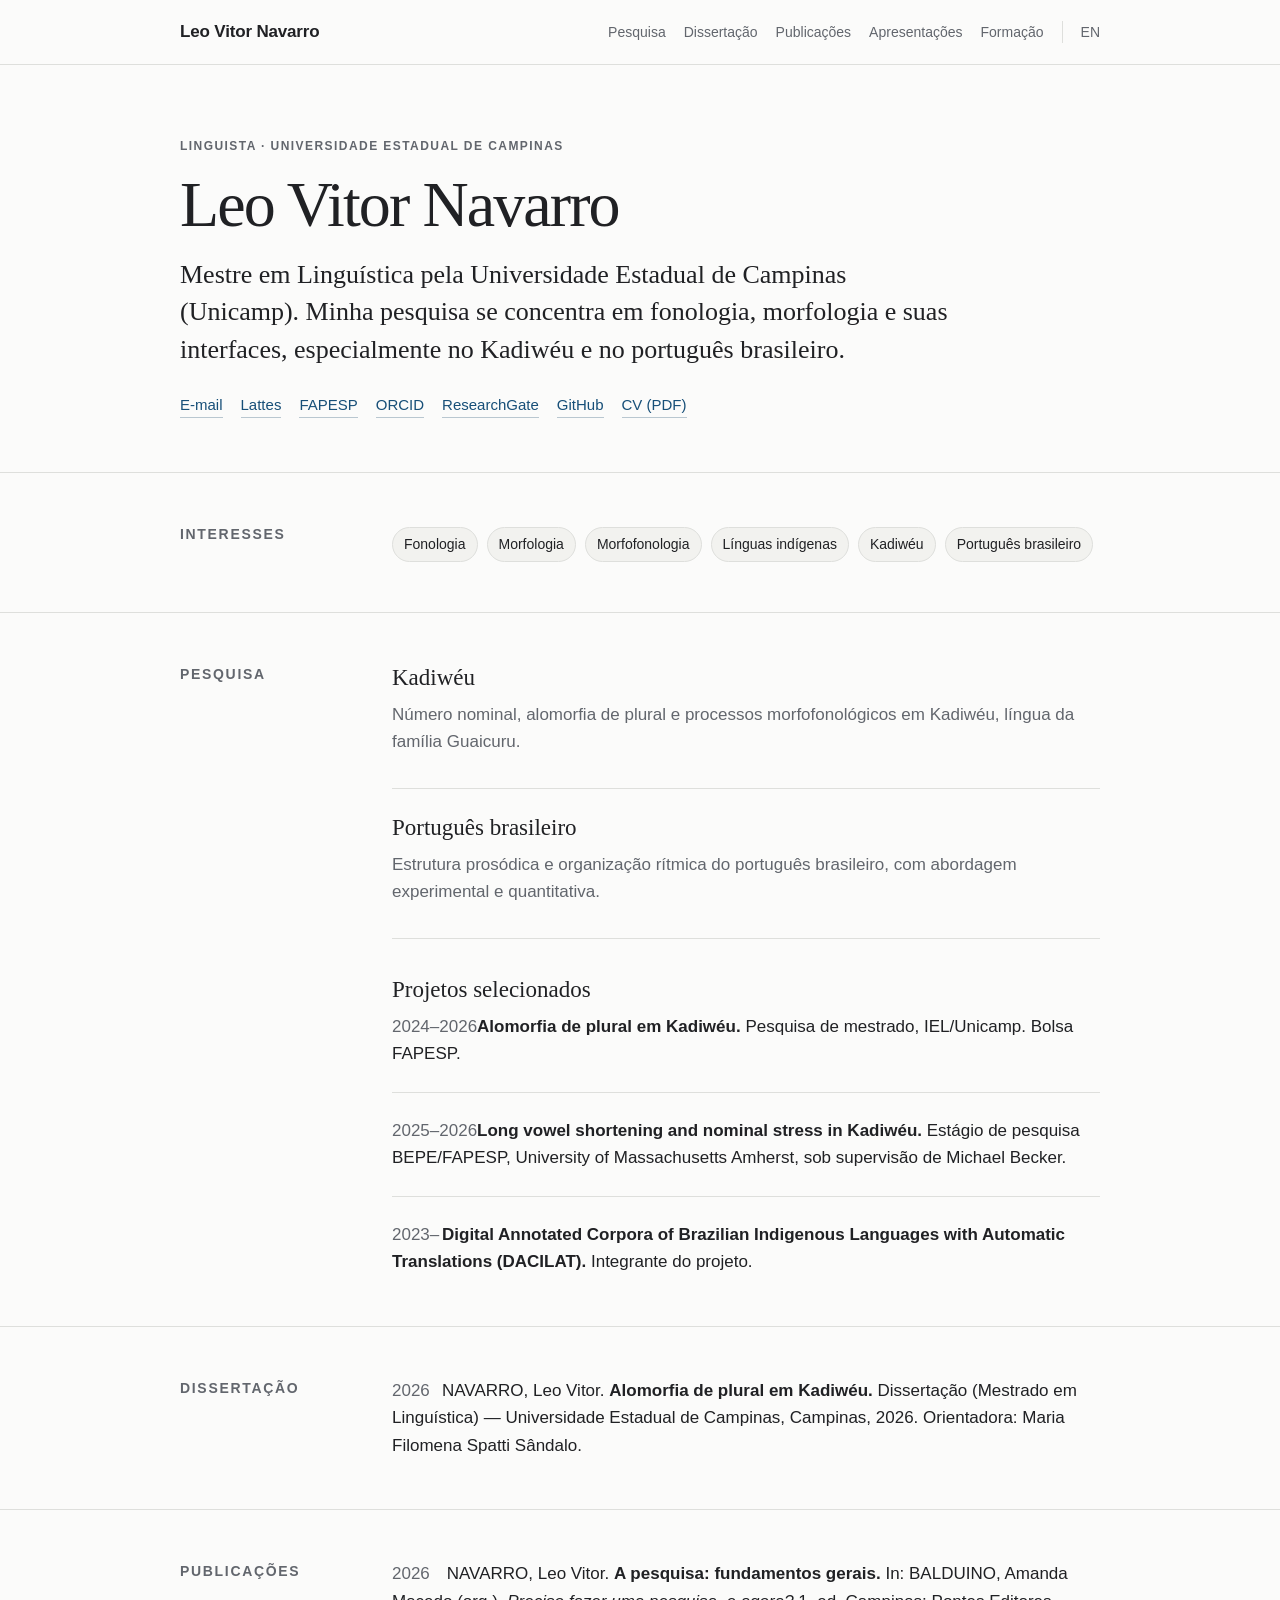
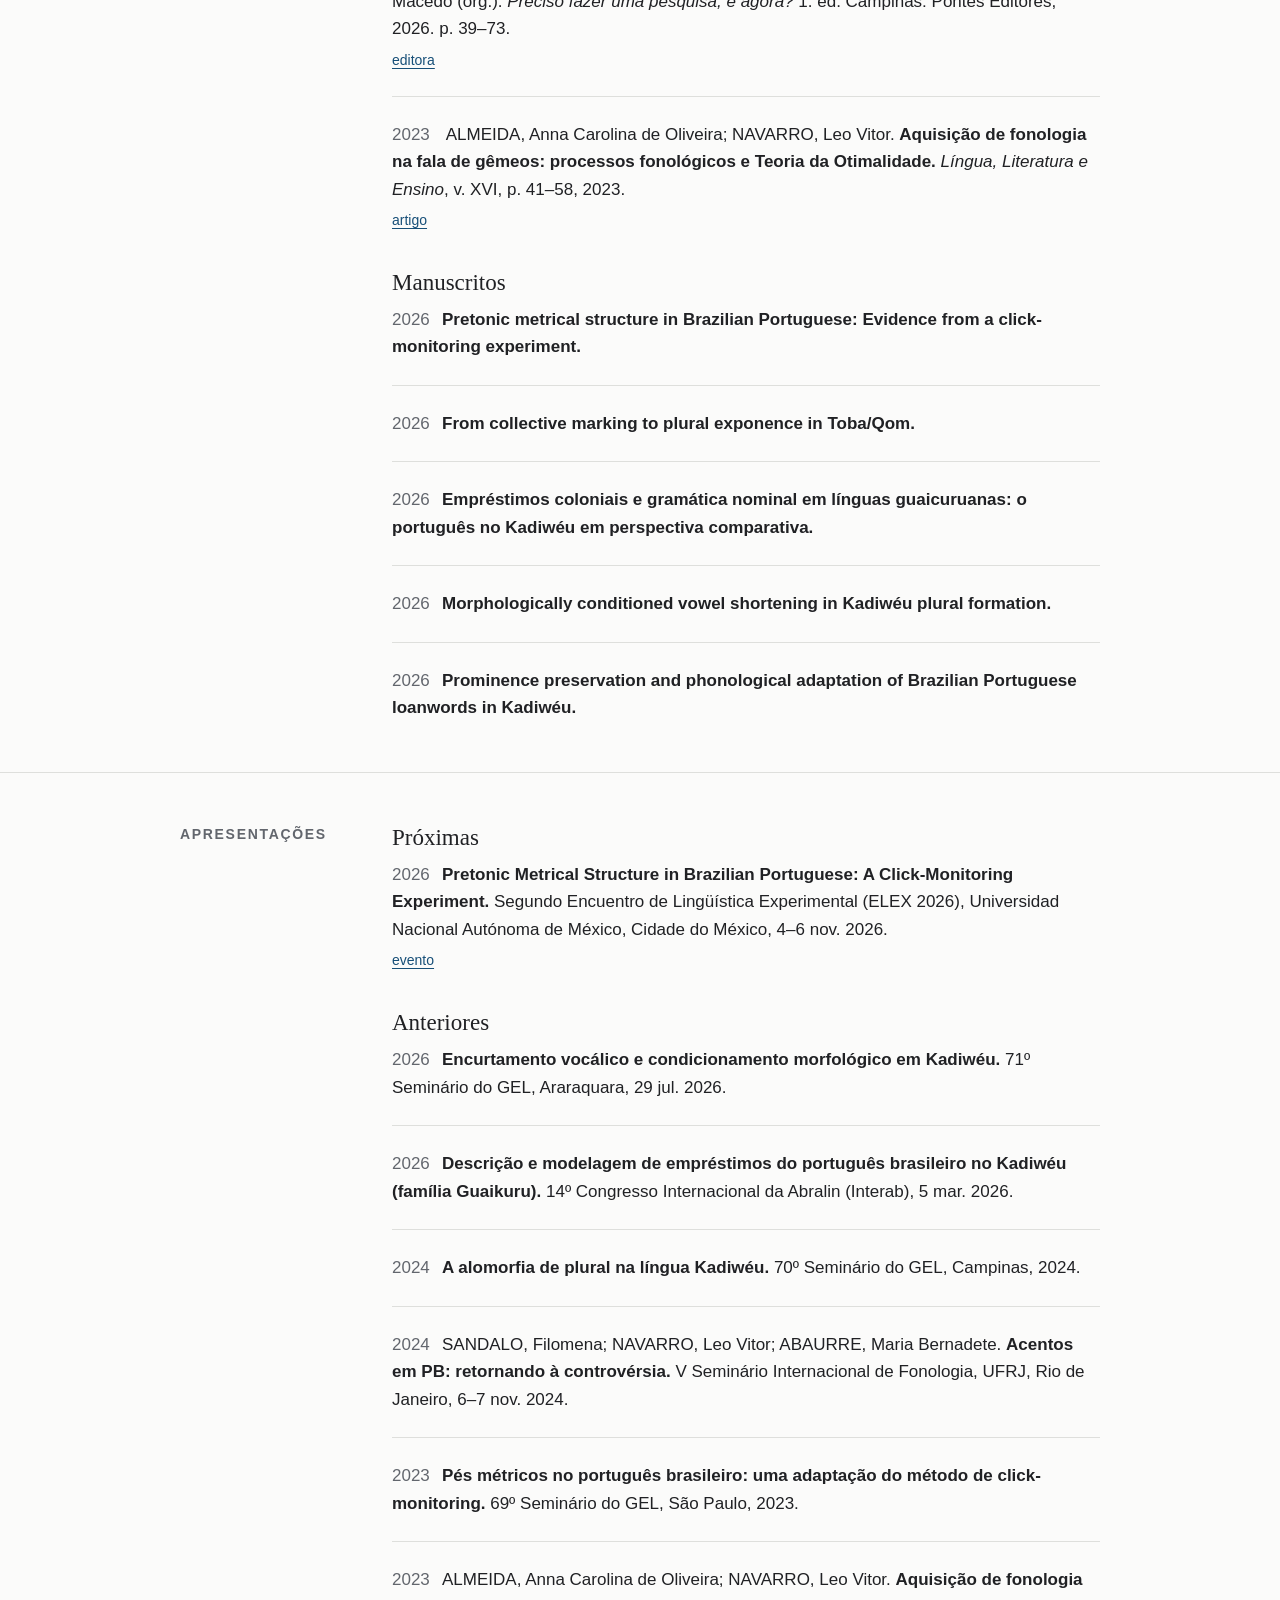
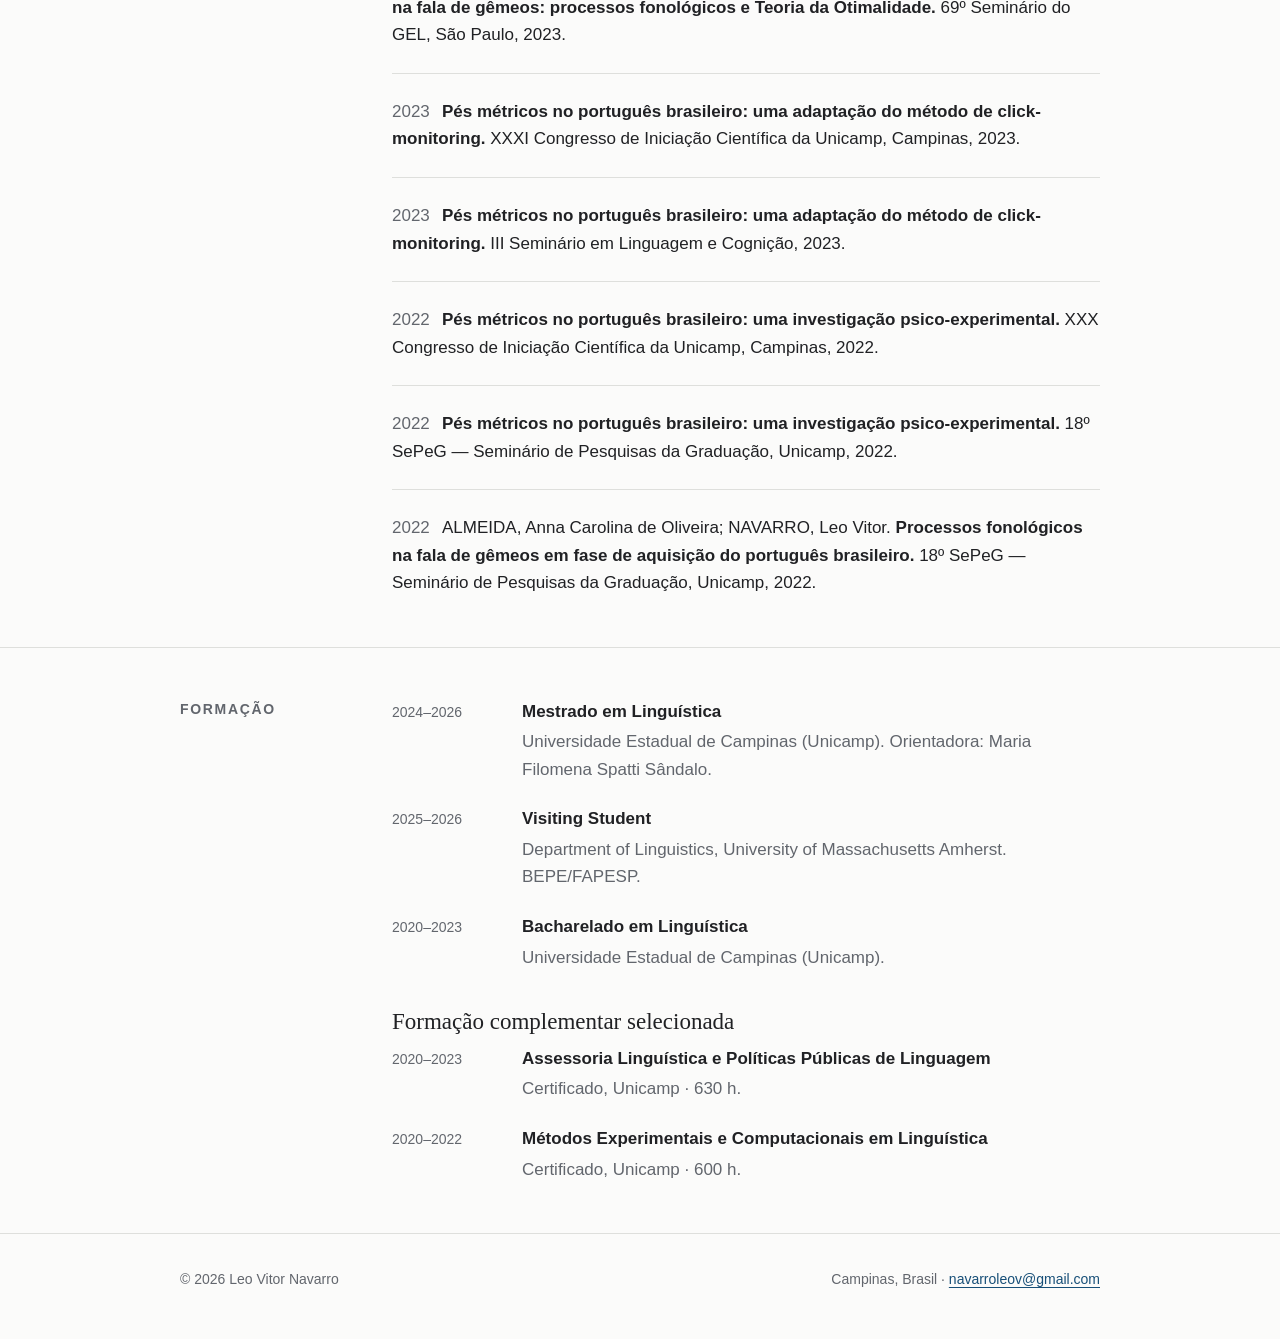
==== commit 39c8e445: "Simplify manuscripts and remove CBM7 presentation" ====
--- a/index.html
+++ b/index.html
@@ -112,11 +112,11 @@
 
           <h3 style="margin-top:36px">Manuscritos</h3>
           <ol class="biblio">
-            <li><span class="year">2026</span><span class="title">Pretonic metrical structure in Brazilian Portuguese: Evidence from a click-monitoring experiment.</span> Manuscrito submetido ao <em>Journal of Portuguese Linguistics</em>.</li>
-            <li><span class="year">2026</span><span class="title">From collective marking to plural exponence in Toba/Qom.</span> Manuscrito submetido ao <em>Caderno de Squibs</em>.</li>
-            <li><span class="year">2026</span><span class="title">Empréstimos coloniais e gramática nominal em línguas guaicuruanas: o português no Kadiwéu em perspectiva comparativa.</span> Manuscrito submetido à <em>Letrônica</em>.</li>
-            <li><span class="year">2026</span><span class="title">Morphologically conditioned vowel shortening in Kadiwéu plural formation.</span> Manuscrito.</li>
-            <li><span class="year">2026</span><span class="title">Prominence preservation and phonological adaptation of Brazilian Portuguese loanwords in Kadiwéu.</span> Manuscrito.</li>
+            <li><span class="year">2026</span><span class="title">Pretonic metrical structure in Brazilian Portuguese: Evidence from a click-monitoring experiment.</span></li>
+            <li><span class="year">2026</span><span class="title">From collective marking to plural exponence in Toba/Qom.</span></li>
+            <li><span class="year">2026</span><span class="title">Empréstimos coloniais e gramática nominal em línguas guaicuruanas: o português no Kadiwéu em perspectiva comparativa.</span></li>
+            <li><span class="year">2026</span><span class="title">Morphologically conditioned vowel shortening in Kadiwéu plural formation.</span></li>
+            <li><span class="year">2026</span><span class="title">Prominence preservation and phonological adaptation of Brazilian Portuguese loanwords in Kadiwéu.</span></li>
           </ol>
         </div>
       </div>
@@ -135,7 +135,6 @@
           <ol class="biblio">
             <li><span class="year">2026</span><span class="title">Encurtamento vocálico e condicionamento morfológico em Kadiwéu.</span> 71º Seminário do GEL, Araraquara, 29 jul. 2026.</li>
             <li><span class="year">2026</span><span class="title">Descrição e modelagem de empréstimos do português brasileiro no Kadiwéu (família Guaikuru).</span> 14º Congresso Internacional da Abralin (Interab), 5 mar. 2026.</li>
-            <li><span class="year">2026</span><span class="title">Encurtamento vocálico e condicionamento morfológico em Kadiwéu.</span> VII Colóquio Brasileiro de Morfologia, UFRGS, Porto Alegre, abr. 2026.</li>
             <li><span class="year">2024</span><span class="title">A alomorfia de plural na língua Kadiwéu.</span> 70º Seminário do GEL, Campinas, 2024.</li>
             <li><span class="year">2024</span>SANDALO, Filomena; NAVARRO, Leo Vitor; ABAURRE, Maria Bernadete. <span class="title">Acentos em PB: retornando à controvérsia.</span> V Seminário Internacional de Fonologia, UFRJ, Rio de Janeiro, 6–7 nov. 2024.</li>
             <li><span class="year">2023</span><span class="title">Pés métricos no português brasileiro: uma adaptação do método de click-monitoring.</span> 69º Seminário do GEL, São Paulo, 2023.</li>
@@ -192,4 +191,4 @@
     </div>
   </footer>
 </body>
-</html>
+</html>
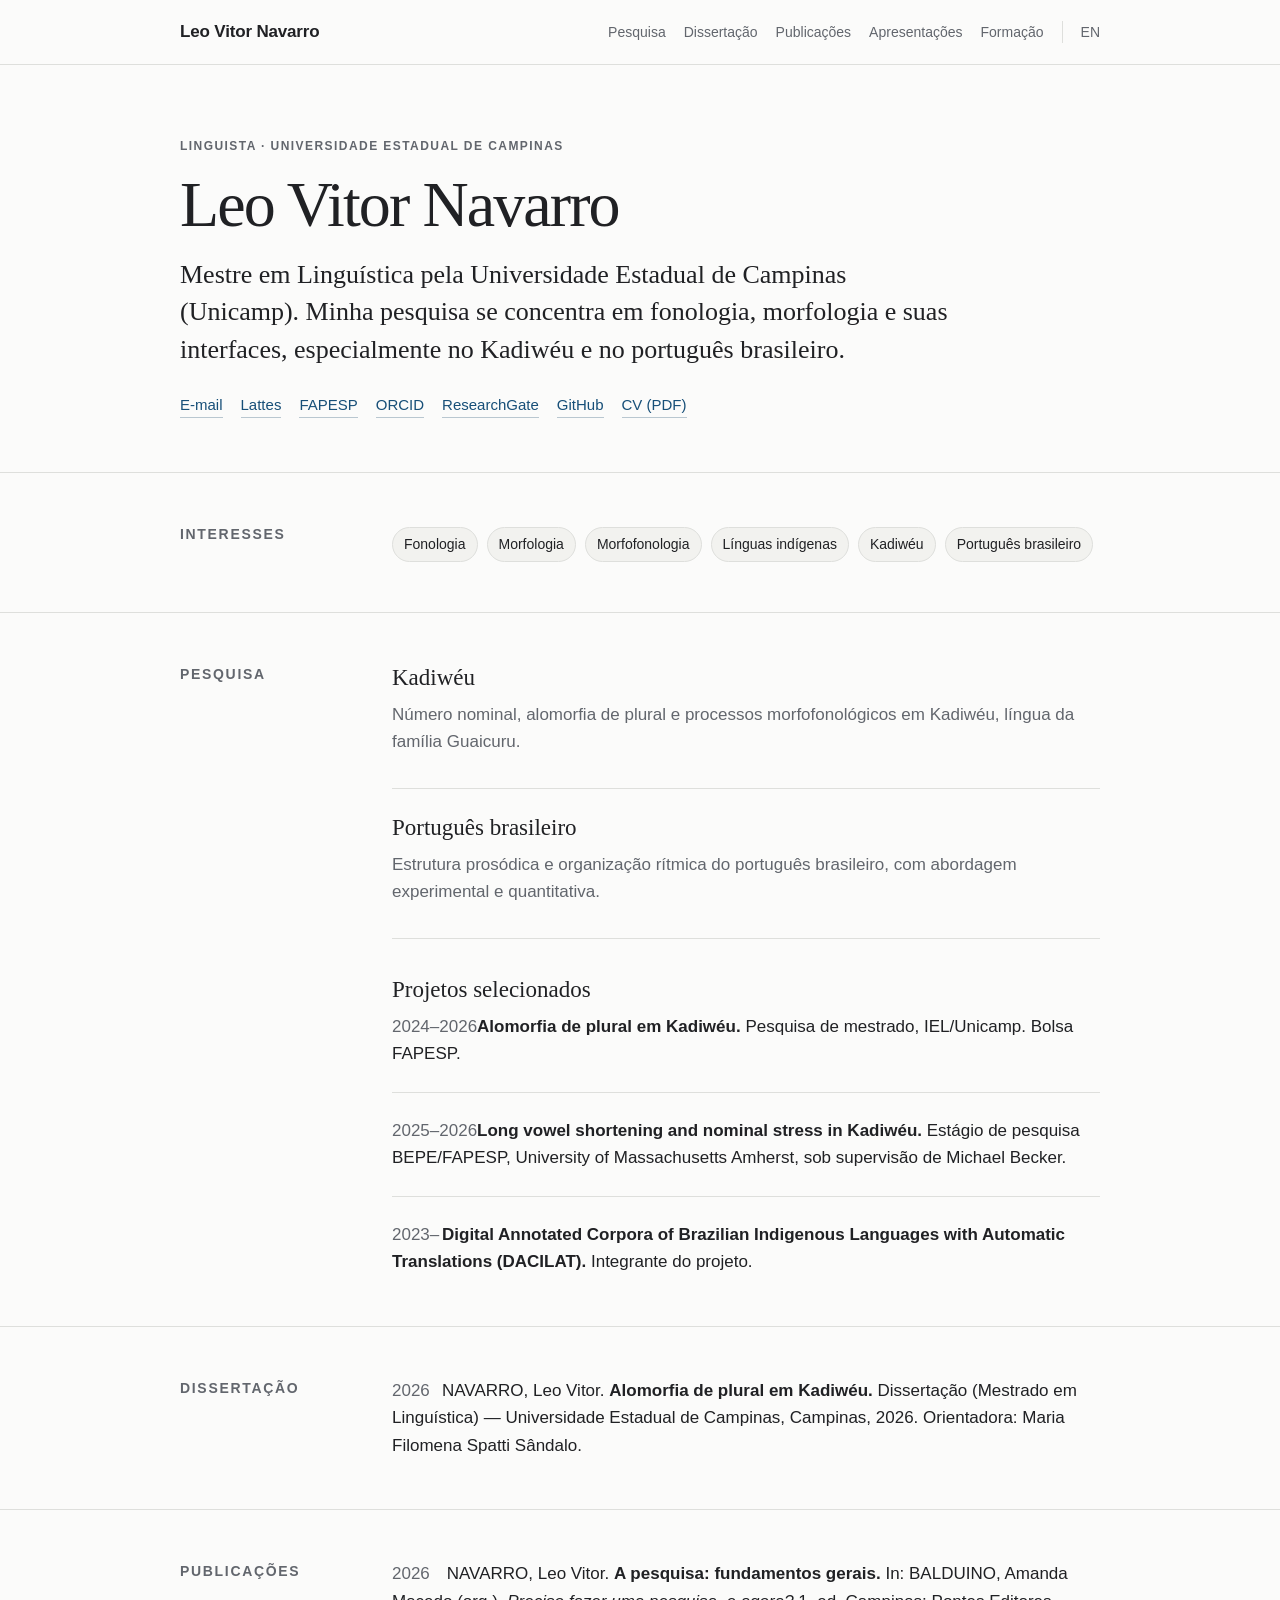
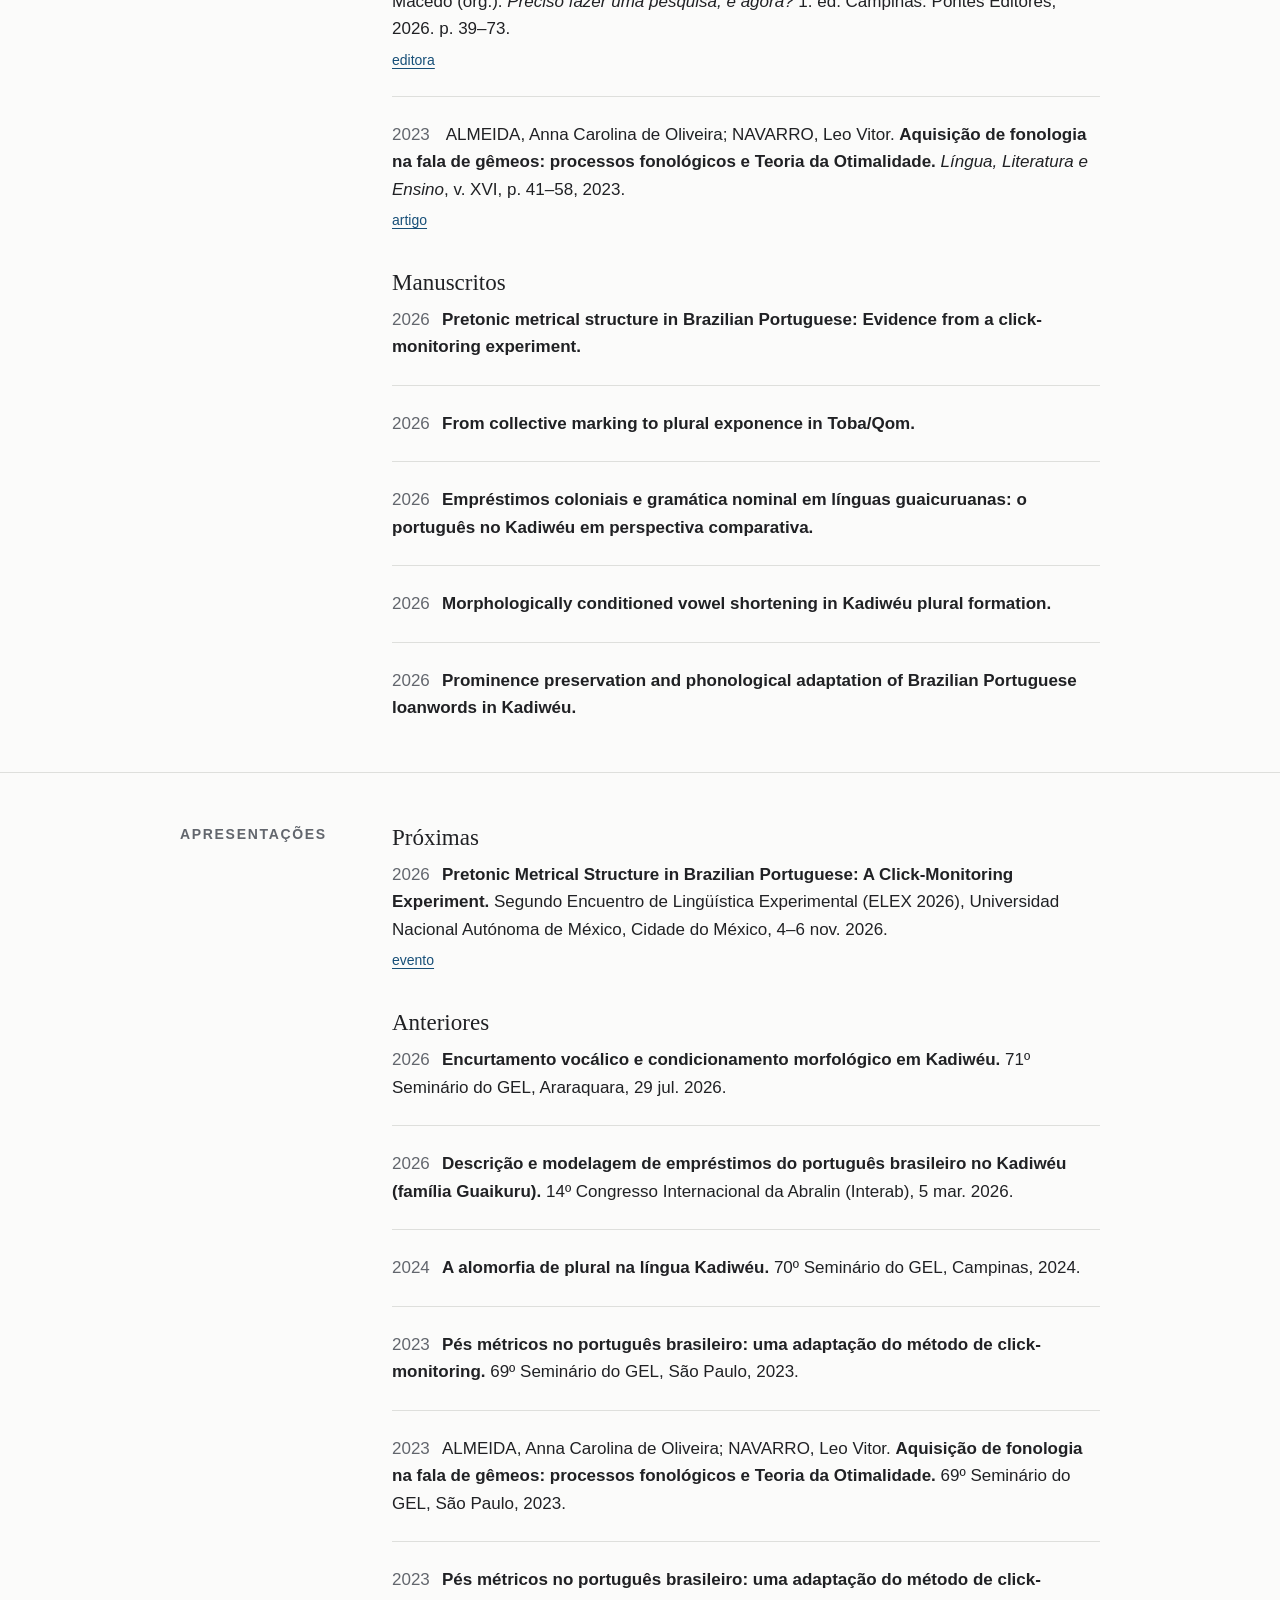
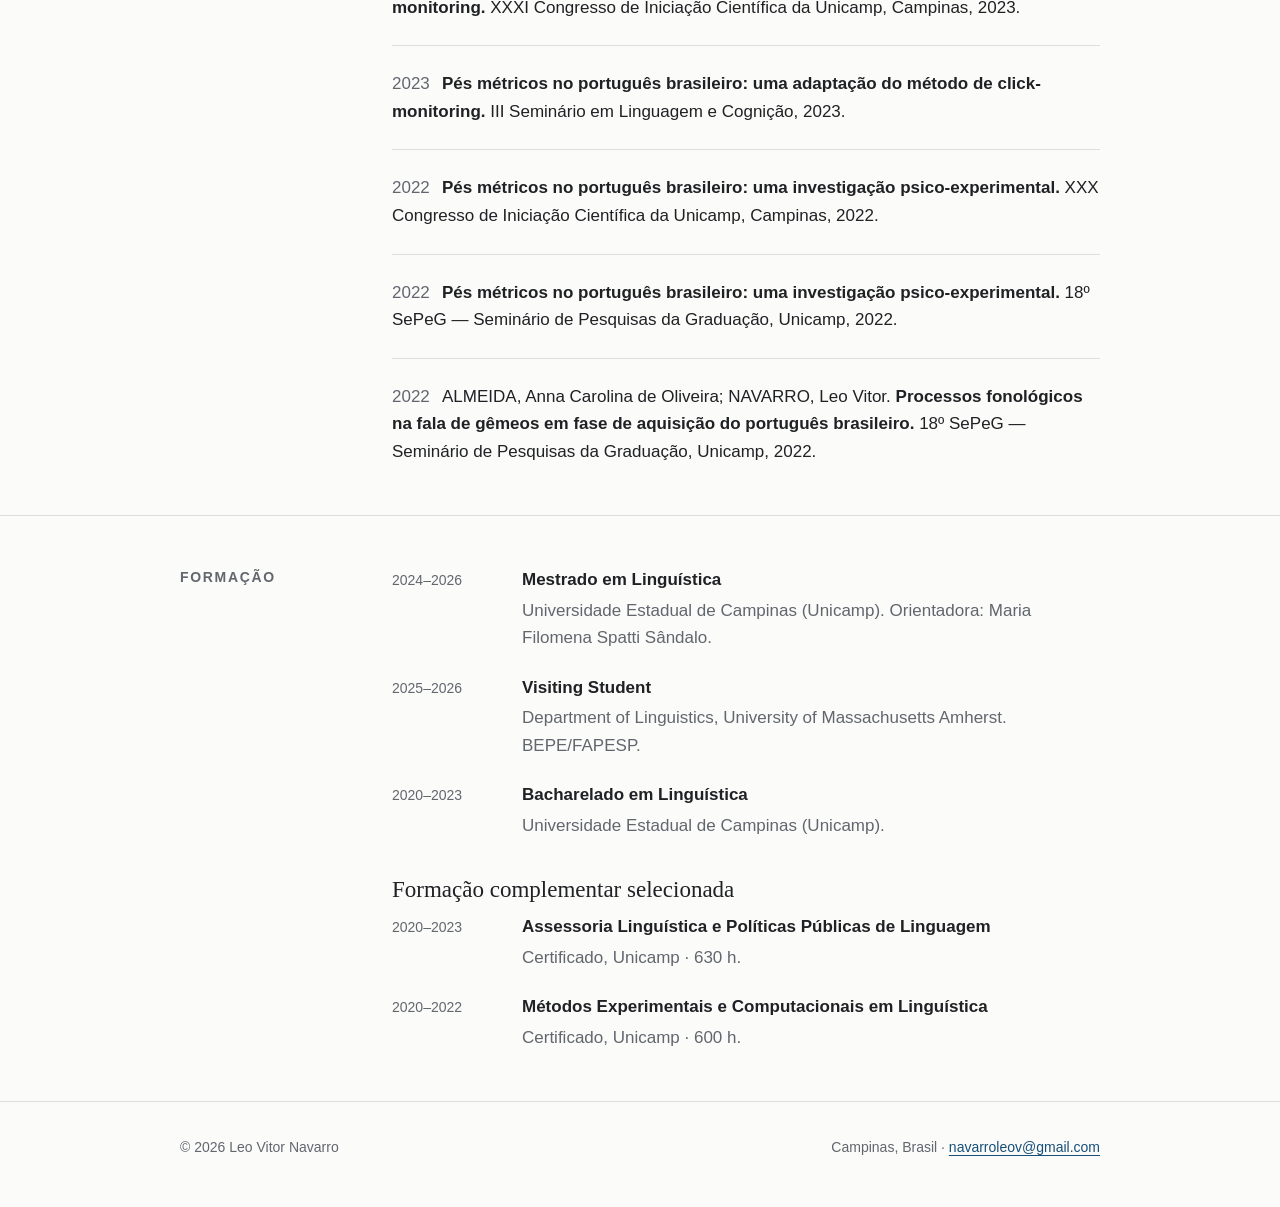
==== commit b22685de: "Remove unverified 2024 UFRJ presentation" ====
--- a/index.html
+++ b/index.html
@@ -136,7 +136,6 @@
             <li><span class="year">2026</span><span class="title">Encurtamento vocálico e condicionamento morfológico em Kadiwéu.</span> 71º Seminário do GEL, Araraquara, 29 jul. 2026.</li>
             <li><span class="year">2026</span><span class="title">Descrição e modelagem de empréstimos do português brasileiro no Kadiwéu (família Guaikuru).</span> 14º Congresso Internacional da Abralin (Interab), 5 mar. 2026.</li>
             <li><span class="year">2024</span><span class="title">A alomorfia de plural na língua Kadiwéu.</span> 70º Seminário do GEL, Campinas, 2024.</li>
-            <li><span class="year">2024</span>SANDALO, Filomena; NAVARRO, Leo Vitor; ABAURRE, Maria Bernadete. <span class="title">Acentos em PB: retornando à controvérsia.</span> V Seminário Internacional de Fonologia, UFRJ, Rio de Janeiro, 6–7 nov. 2024.</li>
             <li><span class="year">2023</span><span class="title">Pés métricos no português brasileiro: uma adaptação do método de click-monitoring.</span> 69º Seminário do GEL, São Paulo, 2023.</li>
             <li><span class="year">2023</span>ALMEIDA, Anna Carolina de Oliveira; NAVARRO, Leo Vitor. <span class="title">Aquisição de fonologia na fala de gêmeos: processos fonológicos e Teoria da Otimalidade.</span> 69º Seminário do GEL, São Paulo, 2023.</li>
             <li><span class="year">2023</span><span class="title">Pés métricos no português brasileiro: uma adaptação do método de click-monitoring.</span> XXXI Congresso de Iniciação Científica da Unicamp, Campinas, 2023.</li>
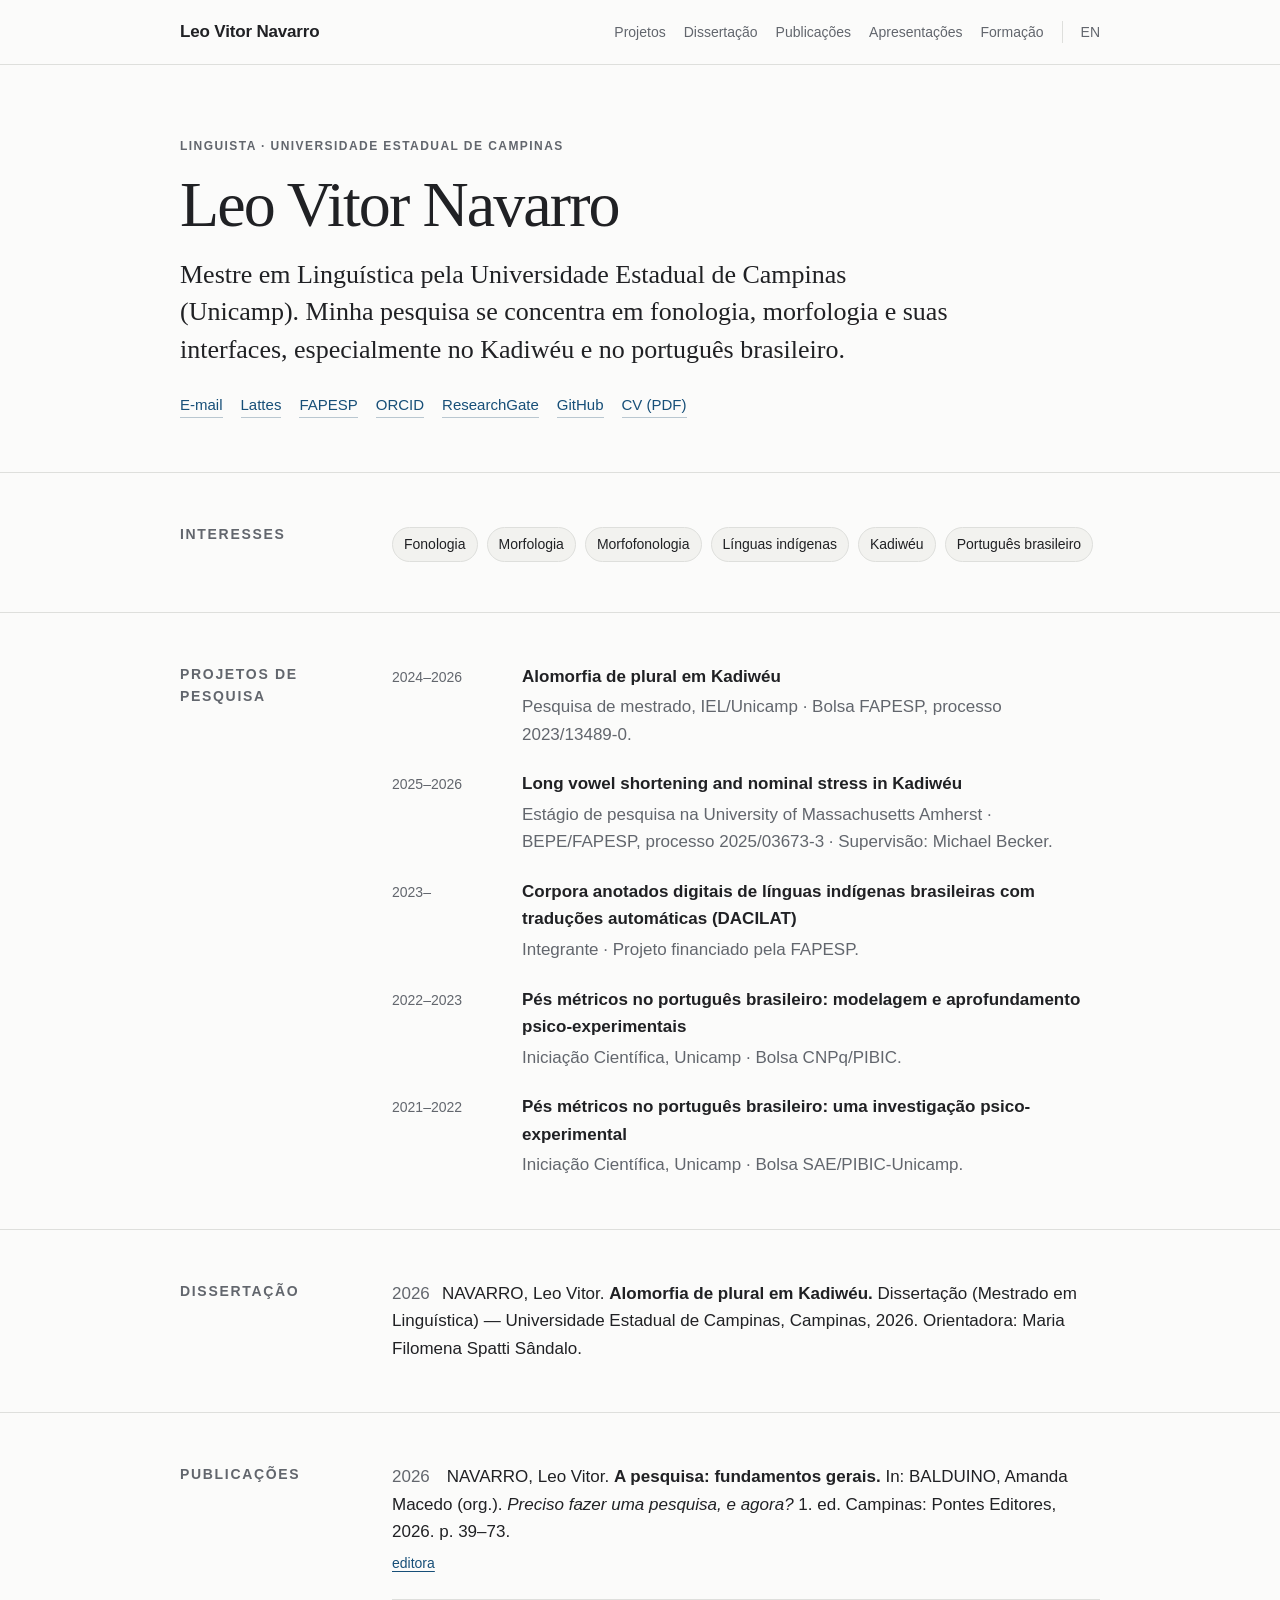
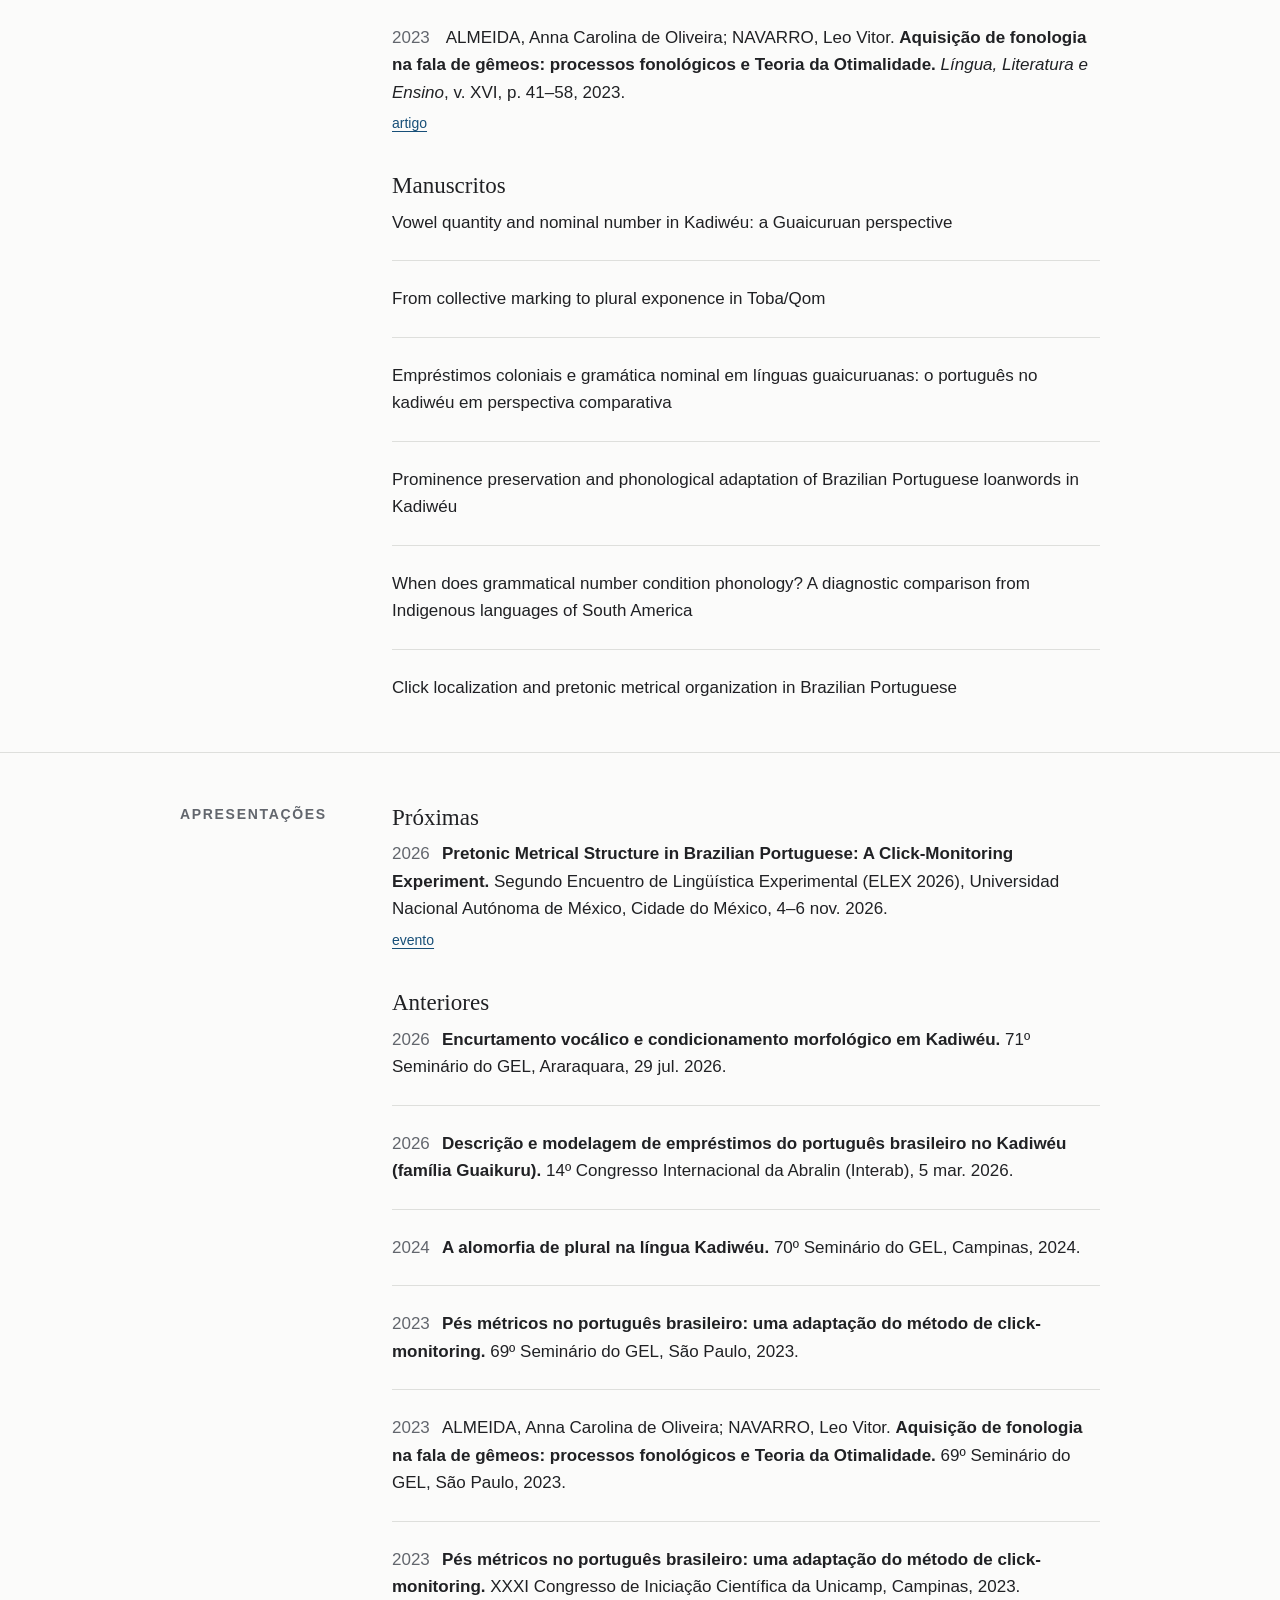
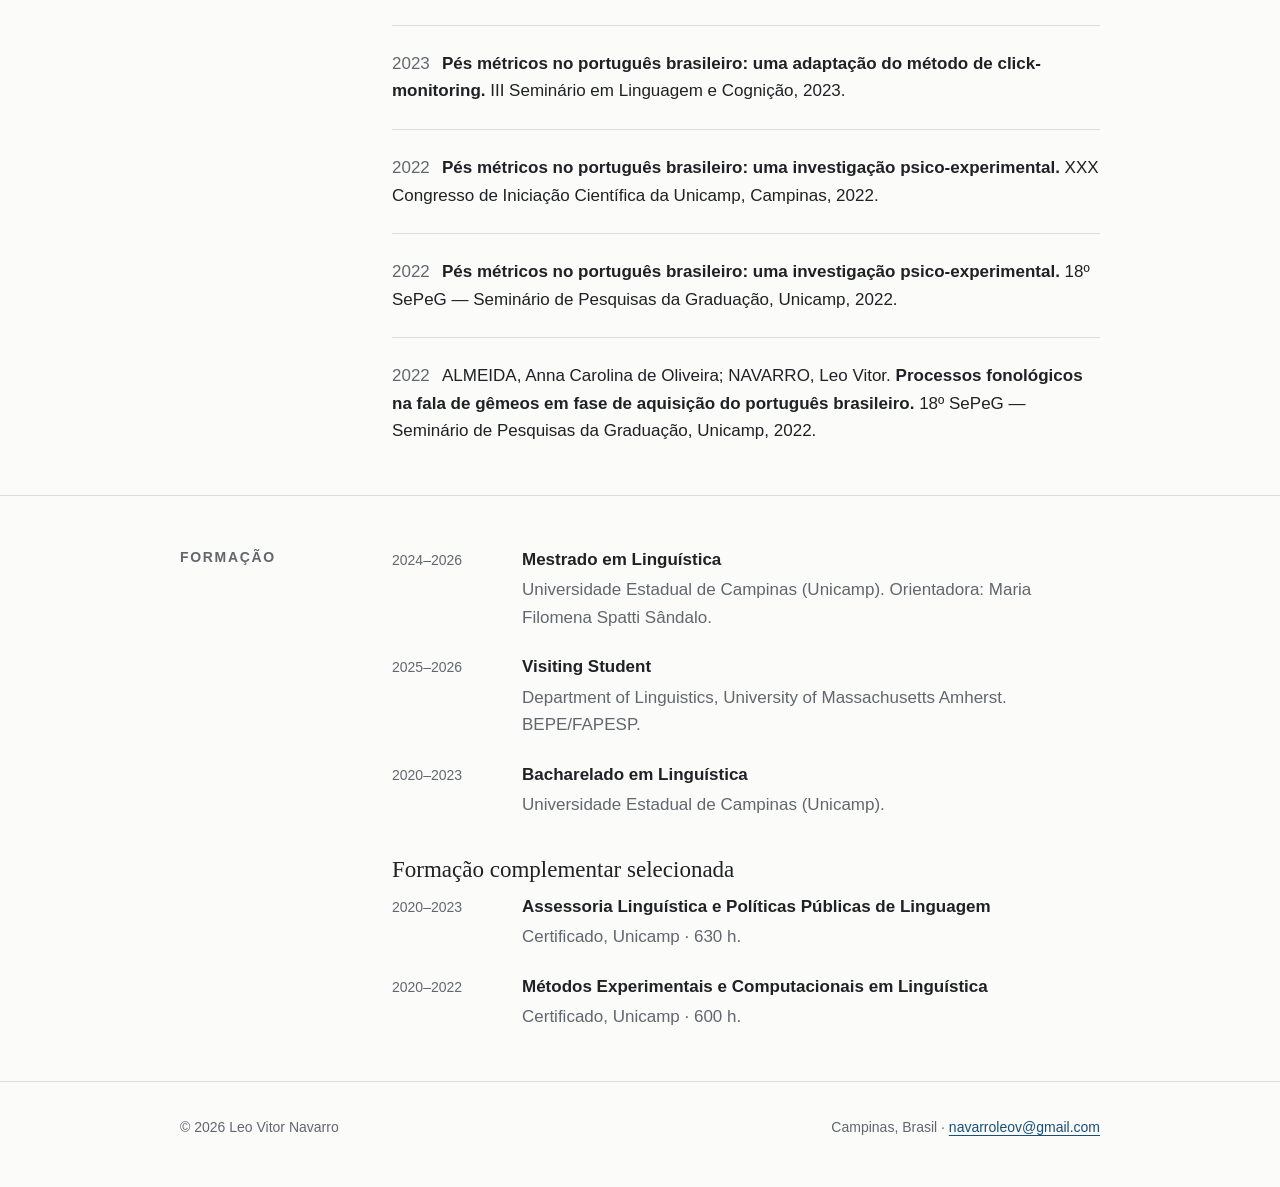
==== commit c519b8ff: "Replace research overview with research projects and update manuscripts" ====
--- a/index.html
+++ b/index.html
@@ -15,7 +15,7 @@
     <nav class="container nav" aria-label="Navegação principal">
       <a class="brand" href="#top">Leo Vitor Navarro</a>
       <div class="nav-links">
-        <a href="#pesquisa">Pesquisa</a>
+        <a href="#projetos">Projetos</a>
         <a href="#dissertacao">Dissertação</a>
         <a href="#publicacoes">Publicações</a>
         <a class="optional" href="#apresentacoes">Apresentações</a>
@@ -59,25 +59,32 @@
       </div>
     </section>
 
-    <section id="pesquisa" aria-labelledby="pesquisa-heading">
-      <div class="container section-grid">
-        <h2 id="pesquisa-heading">Pesquisa</h2>
-        <div class="content">
-          <article class="project">
-            <h3>Kadiwéu</h3>
-            <p>Número nominal, alomorfia de plural e processos morfofonológicos em Kadiwéu, língua da família Guaicuru.</p>
-          </article>
-          <article class="project">
-            <h3>Português brasileiro</h3>
-            <p>Estrutura prosódica e organização rítmica do português brasileiro, com abordagem experimental e quantitativa.</p>
-          </article>
-
-          <h3 style="margin-top:36px">Projetos selecionados</h3>
-          <ol class="biblio">
-            <li><span class="year">2024–2026</span><span class="title">Alomorfia de plural em Kadiwéu.</span> Pesquisa de mestrado, IEL/Unicamp. Bolsa FAPESP.</li>
-            <li><span class="year">2025–2026</span><span class="title">Long vowel shortening and nominal stress in Kadiwéu.</span> Estágio de pesquisa BEPE/FAPESP, University of Massachusetts Amherst, sob supervisão de Michael Becker.</li>
-            <li><span class="year">2023–</span><span class="title">Digital Annotated Corpora of Brazilian Indigenous Languages with Automatic Translations (DACILAT).</span> Integrante do projeto.</li>
-          </ol>
+    <section id="projetos" aria-labelledby="projetos-heading">
+      <div class="container section-grid">
+        <h2 id="projetos-heading">Projetos de pesquisa</h2>
+        <div class="content">
+          <div class="timeline">
+            <div class="timeline-item">
+              <div class="date">2024–2026</div>
+              <div><strong>Alomorfia de plural em Kadiwéu</strong><p>Pesquisa de mestrado, IEL/Unicamp · Bolsa FAPESP, processo 2023/13489-0.</p></div>
+            </div>
+            <div class="timeline-item">
+              <div class="date">2025–2026</div>
+              <div><strong>Long vowel shortening and nominal stress in Kadiwéu</strong><p>Estágio de pesquisa na University of Massachusetts Amherst · BEPE/FAPESP, processo 2025/03673-3 · Supervisão: Michael Becker.</p></div>
+            </div>
+            <div class="timeline-item">
+              <div class="date">2023–</div>
+              <div><strong>Corpora anotados digitais de línguas indígenas brasileiras com traduções automáticas (DACILAT)</strong><p>Integrante · Projeto financiado pela FAPESP.</p></div>
+            </div>
+            <div class="timeline-item">
+              <div class="date">2022–2023</div>
+              <div><strong>Pés métricos no português brasileiro: modelagem e aprofundamento psico-experimentais</strong><p>Iniciação Científica, Unicamp · Bolsa CNPq/PIBIC.</p></div>
+            </div>
+            <div class="timeline-item">
+              <div class="date">2021–2022</div>
+              <div><strong>Pés métricos no português brasileiro: uma investigação psico-experimental</strong><p>Iniciação Científica, Unicamp · Bolsa SAE/PIBIC-Unicamp.</p></div>
+            </div>
+          </div>
         </div>
       </div>
     </section>
@@ -111,12 +118,13 @@
           </ol>
 
           <h3 style="margin-top:36px">Manuscritos</h3>
-          <ol class="biblio">
-            <li><span class="year">2026</span><span class="title">Pretonic metrical structure in Brazilian Portuguese: Evidence from a click-monitoring experiment.</span></li>
-            <li><span class="year">2026</span><span class="title">From collective marking to plural exponence in Toba/Qom.</span></li>
-            <li><span class="year">2026</span><span class="title">Empréstimos coloniais e gramática nominal em línguas guaicuruanas: o português no Kadiwéu em perspectiva comparativa.</span></li>
-            <li><span class="year">2026</span><span class="title">Morphologically conditioned vowel shortening in Kadiwéu plural formation.</span></li>
-            <li><span class="year">2026</span><span class="title">Prominence preservation and phonological adaptation of Brazilian Portuguese loanwords in Kadiwéu.</span></li>
+          <ol class="biblio manuscripts">
+            <li>Vowel quantity and nominal number in Kadiwéu: a Guaicuruan perspective</li>
+            <li>From collective marking to plural exponence in Toba/Qom</li>
+            <li>Empréstimos coloniais e gramática nominal em línguas guaicuruanas: o português no kadiwéu em perspectiva comparativa</li>
+            <li>Prominence preservation and phonological adaptation of Brazilian Portuguese loanwords in Kadiwéu</li>
+            <li>When does grammatical number condition phonology? A diagnostic comparison from Indigenous languages of South America</li>
+            <li>Click localization and pretonic metrical organization in Brazilian Portuguese</li>
           </ol>
         </div>
       </div>
@@ -190,4 +198,4 @@
     </div>
   </footer>
 </body>
-</html>+</html>
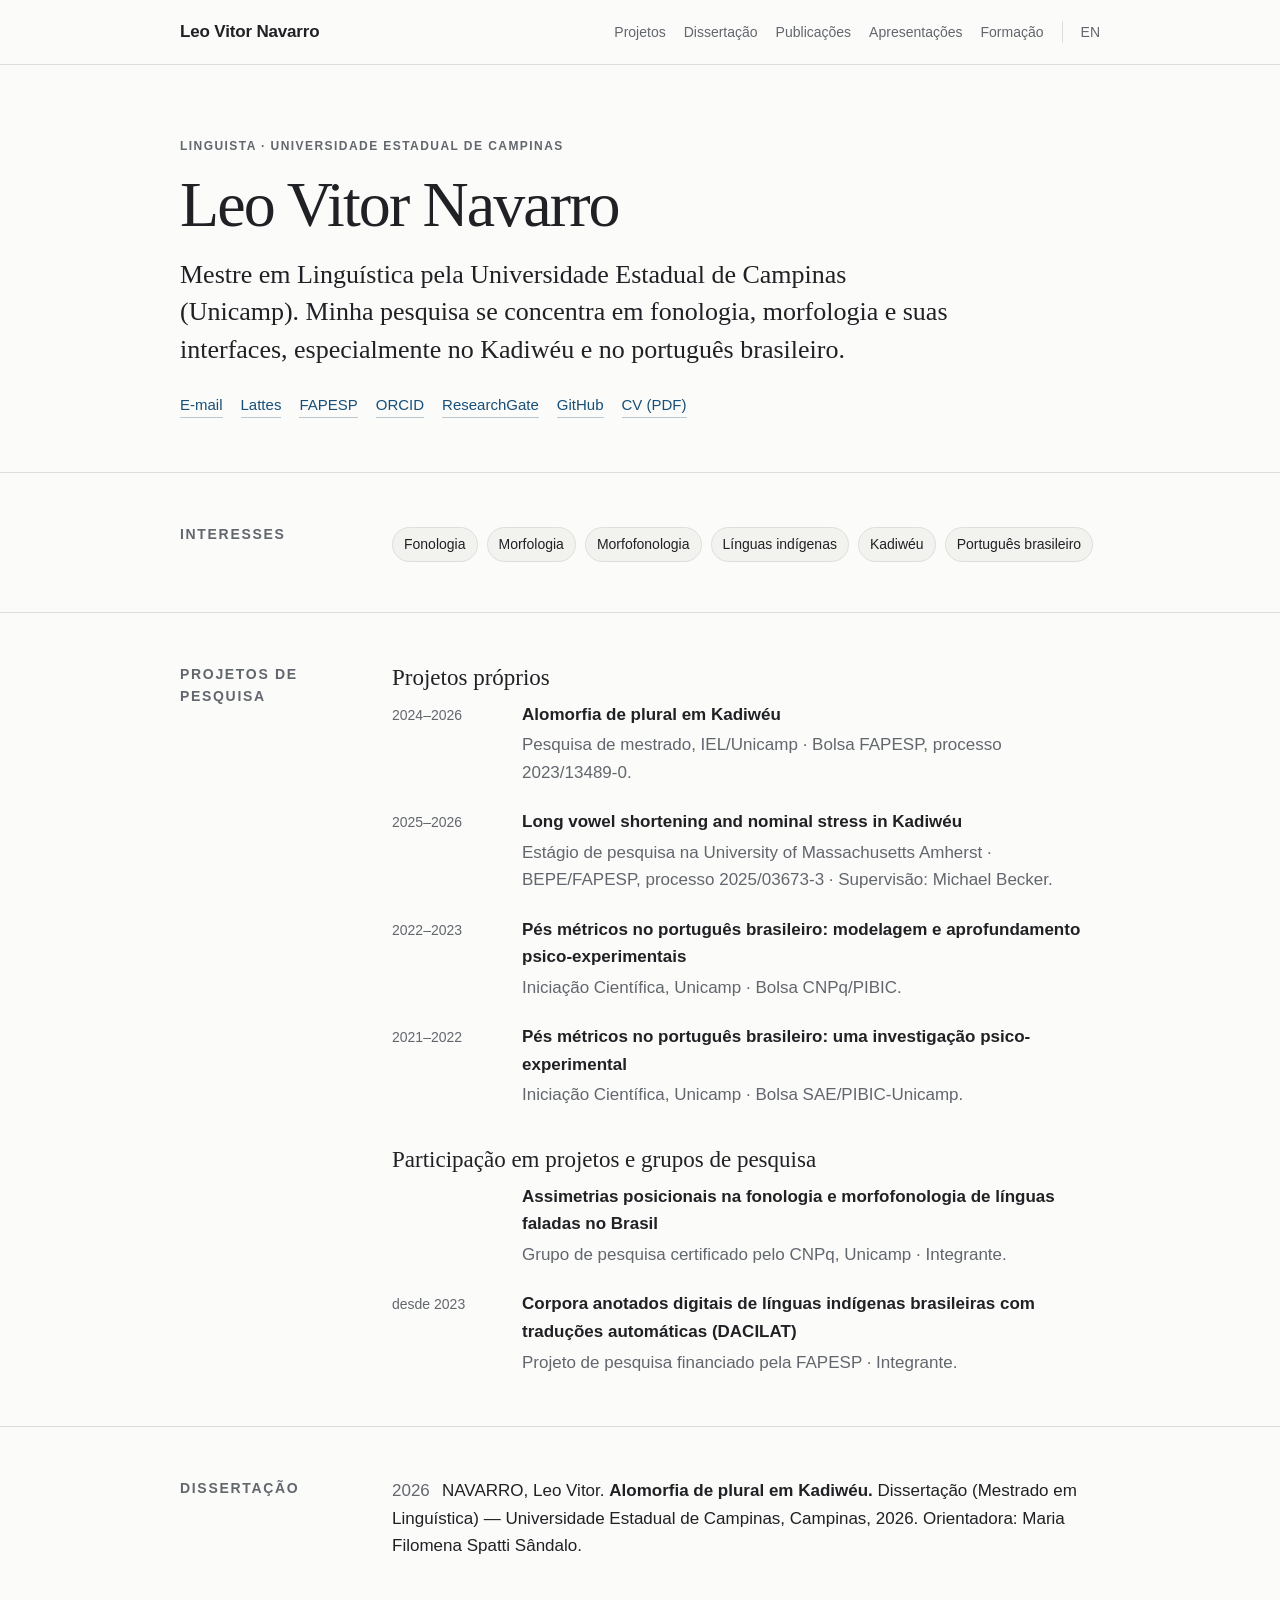
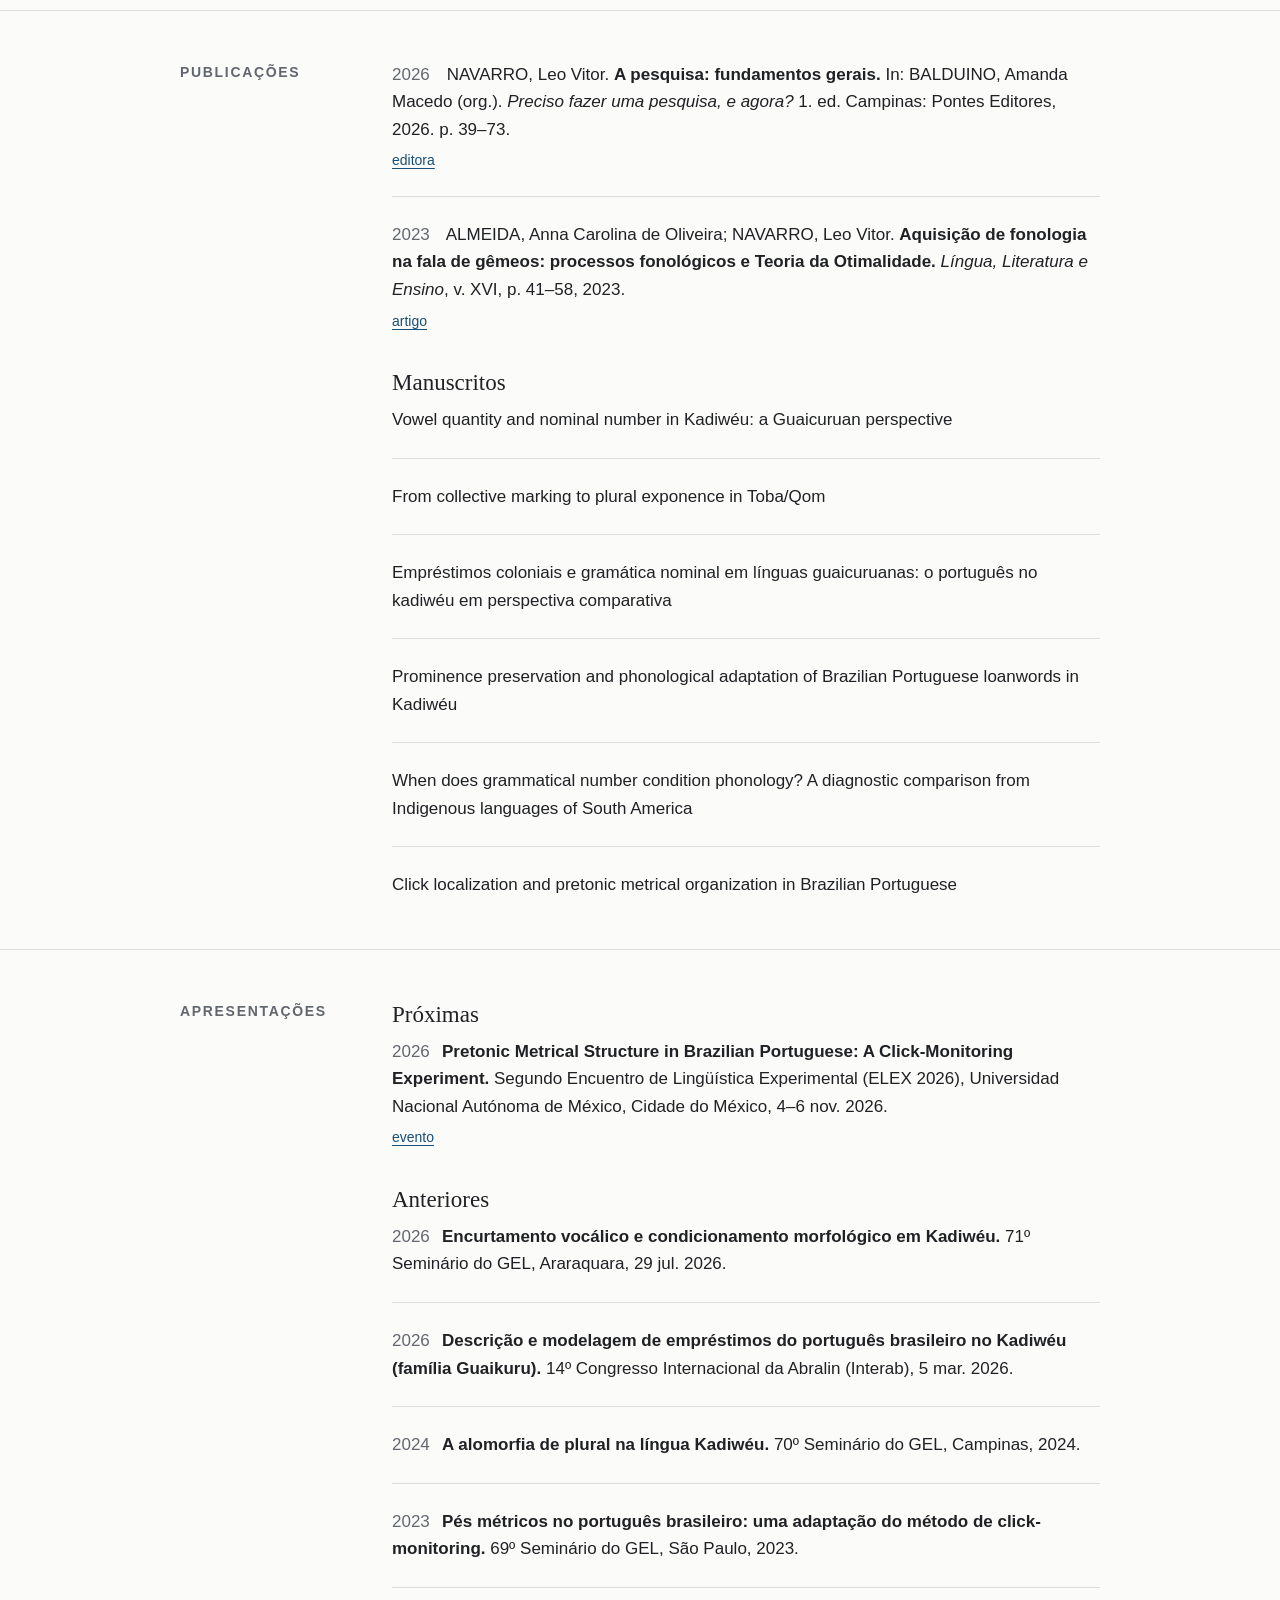
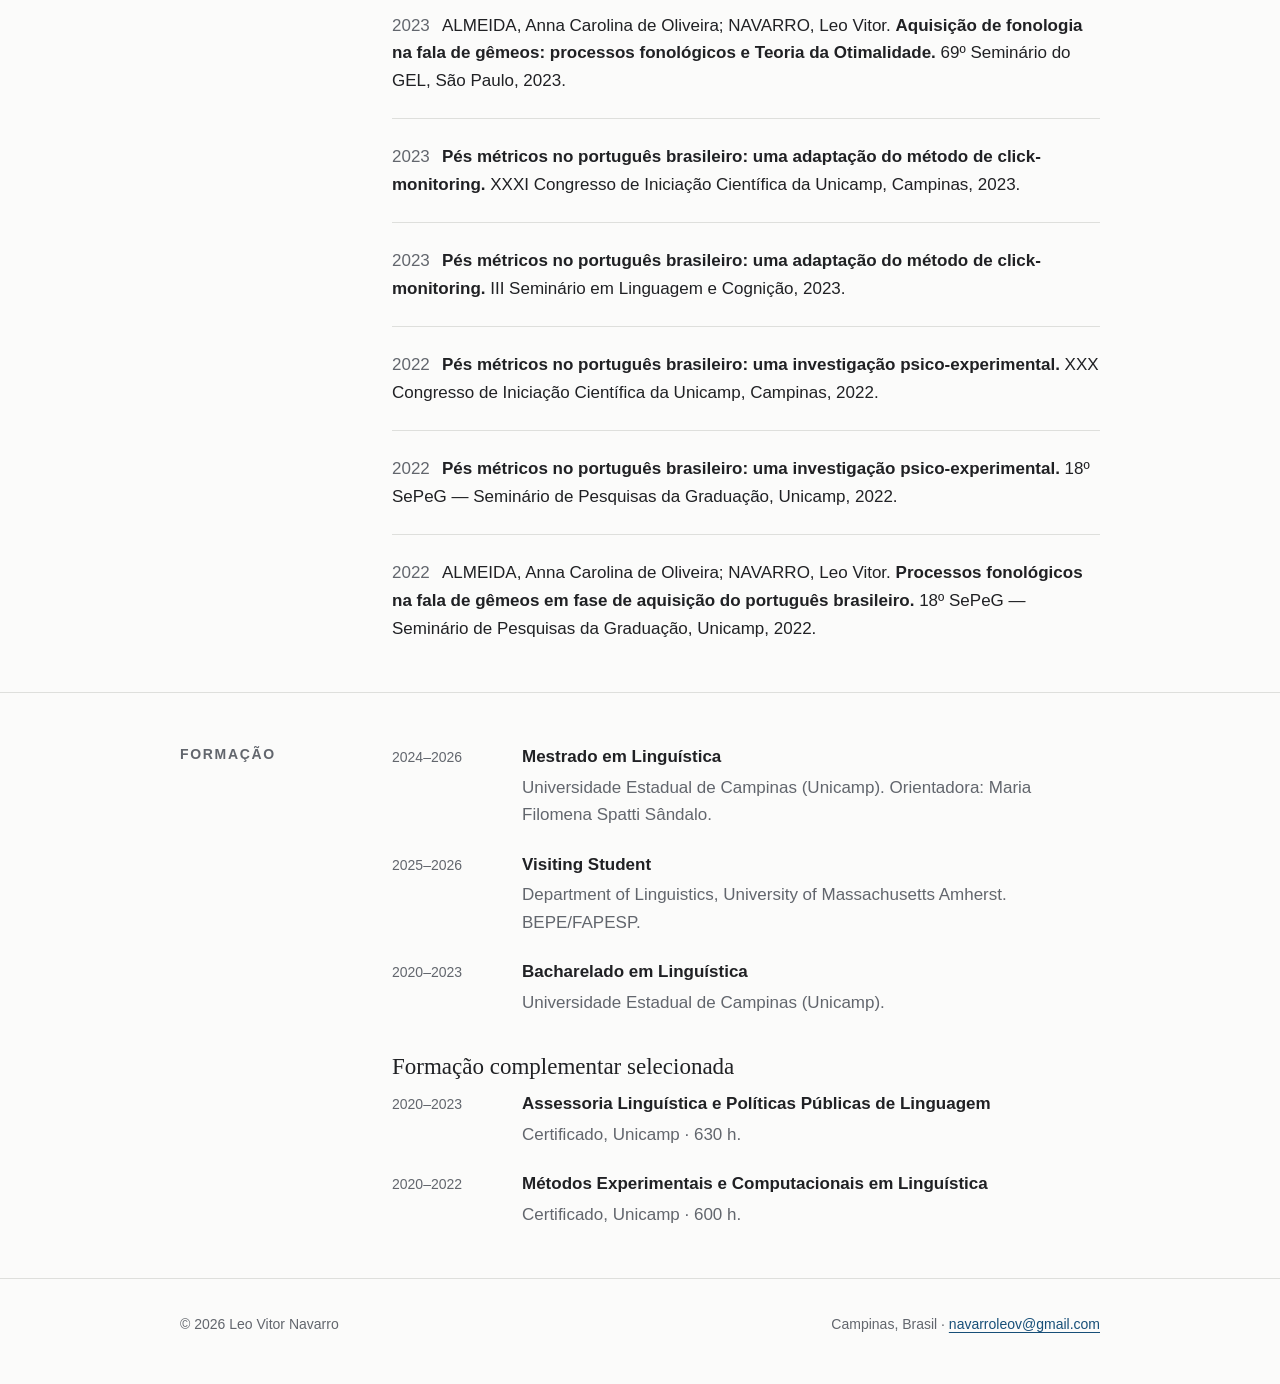
==== commit e1609244: "Separate own research from project and group participation" ====
--- a/index.html
+++ b/index.html
@@ -63,6 +63,7 @@
       <div class="container section-grid">
         <h2 id="projetos-heading">Projetos de pesquisa</h2>
         <div class="content">
+          <h3>Projetos próprios</h3>
           <div class="timeline">
             <div class="timeline-item">
               <div class="date">2024–2026</div>
@@ -73,16 +74,24 @@
               <div><strong>Long vowel shortening and nominal stress in Kadiwéu</strong><p>Estágio de pesquisa na University of Massachusetts Amherst · BEPE/FAPESP, processo 2025/03673-3 · Supervisão: Michael Becker.</p></div>
             </div>
             <div class="timeline-item">
-              <div class="date">2023–</div>
-              <div><strong>Corpora anotados digitais de línguas indígenas brasileiras com traduções automáticas (DACILAT)</strong><p>Integrante · Projeto financiado pela FAPESP.</p></div>
-            </div>
-            <div class="timeline-item">
               <div class="date">2022–2023</div>
               <div><strong>Pés métricos no português brasileiro: modelagem e aprofundamento psico-experimentais</strong><p>Iniciação Científica, Unicamp · Bolsa CNPq/PIBIC.</p></div>
             </div>
             <div class="timeline-item">
               <div class="date">2021–2022</div>
               <div><strong>Pés métricos no português brasileiro: uma investigação psico-experimental</strong><p>Iniciação Científica, Unicamp · Bolsa SAE/PIBIC-Unicamp.</p></div>
+            </div>
+          </div>
+
+          <h3 style="margin-top:36px">Participação em projetos e grupos de pesquisa</h3>
+          <div class="timeline">
+            <div class="timeline-item">
+              <div class="date"></div>
+              <div><strong>Assimetrias posicionais na fonologia e morfofonologia de línguas faladas no Brasil</strong><p>Grupo de pesquisa certificado pelo CNPq, Unicamp · Integrante.</p></div>
+            </div>
+            <div class="timeline-item">
+              <div class="date">desde 2023</div>
+              <div><strong>Corpora anotados digitais de línguas indígenas brasileiras com traduções automáticas (DACILAT)</strong><p>Projeto de pesquisa financiado pela FAPESP · Integrante.</p></div>
             </div>
           </div>
         </div>
